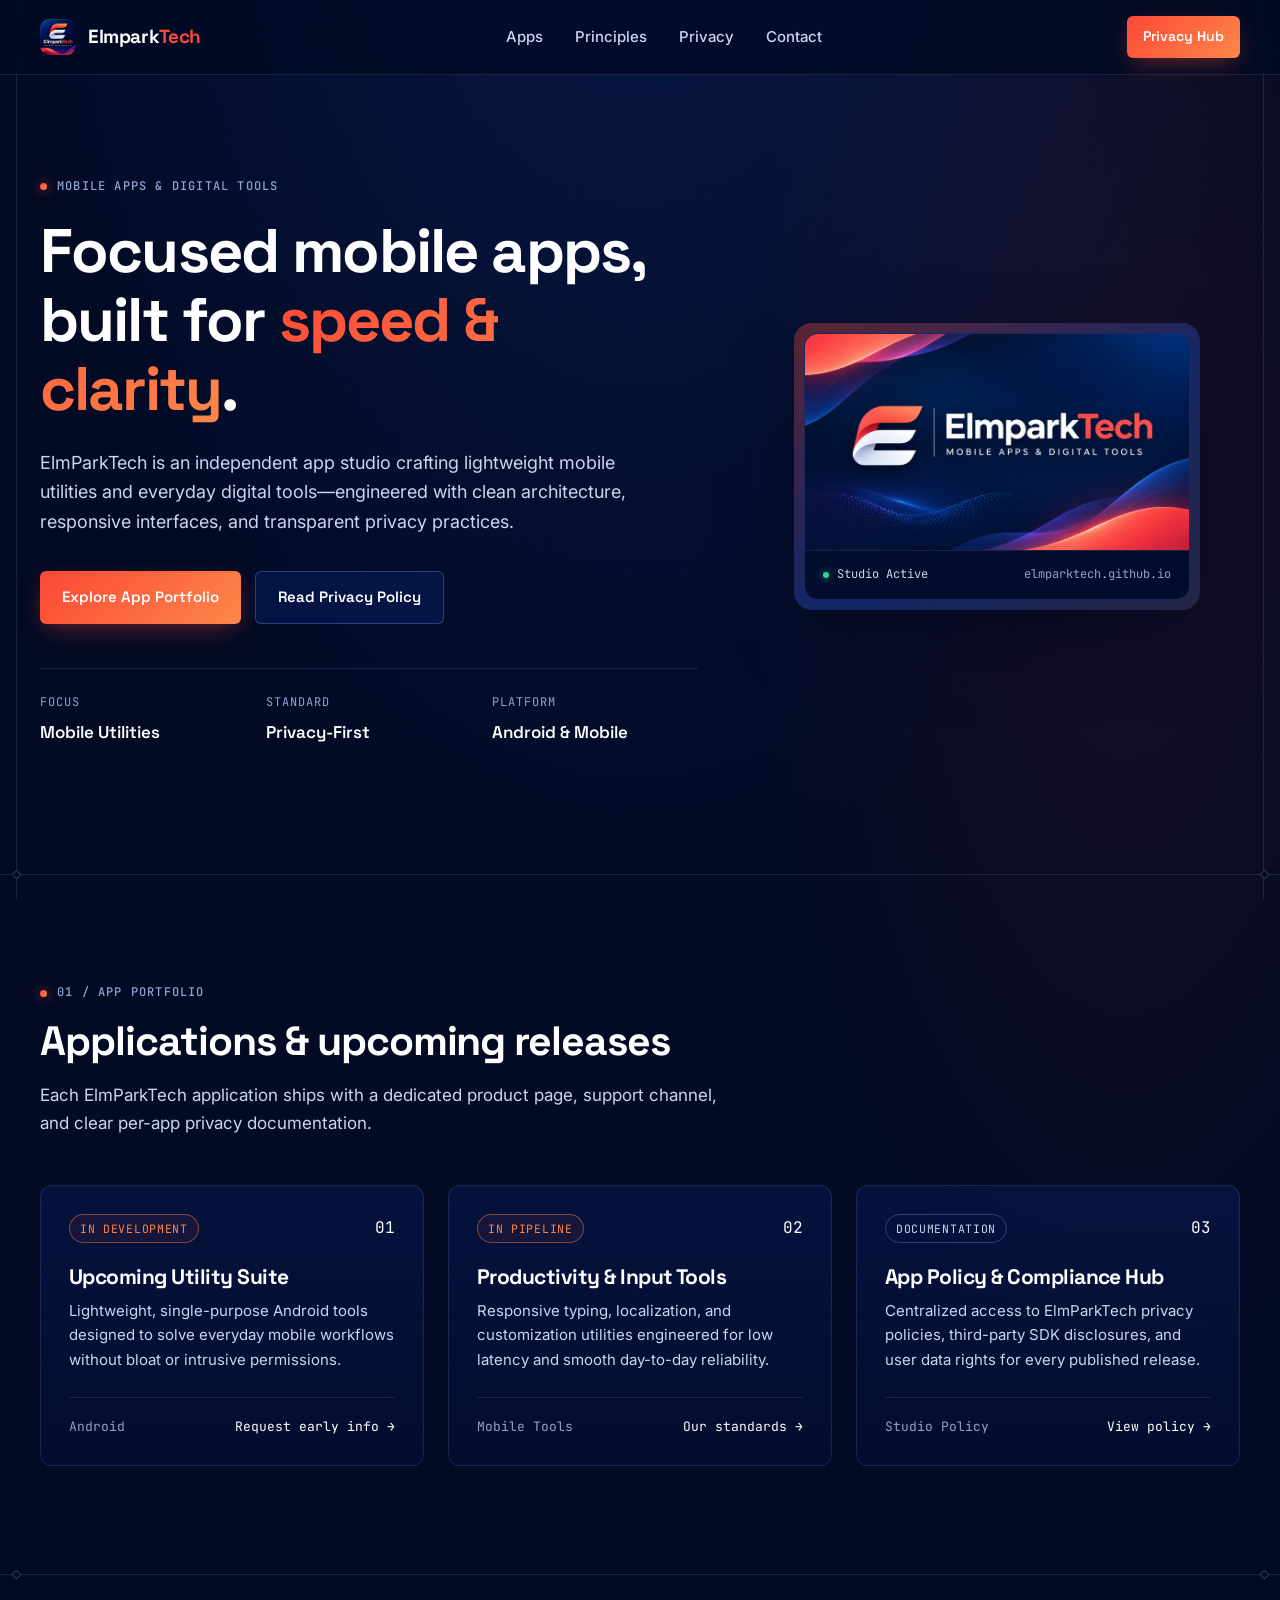
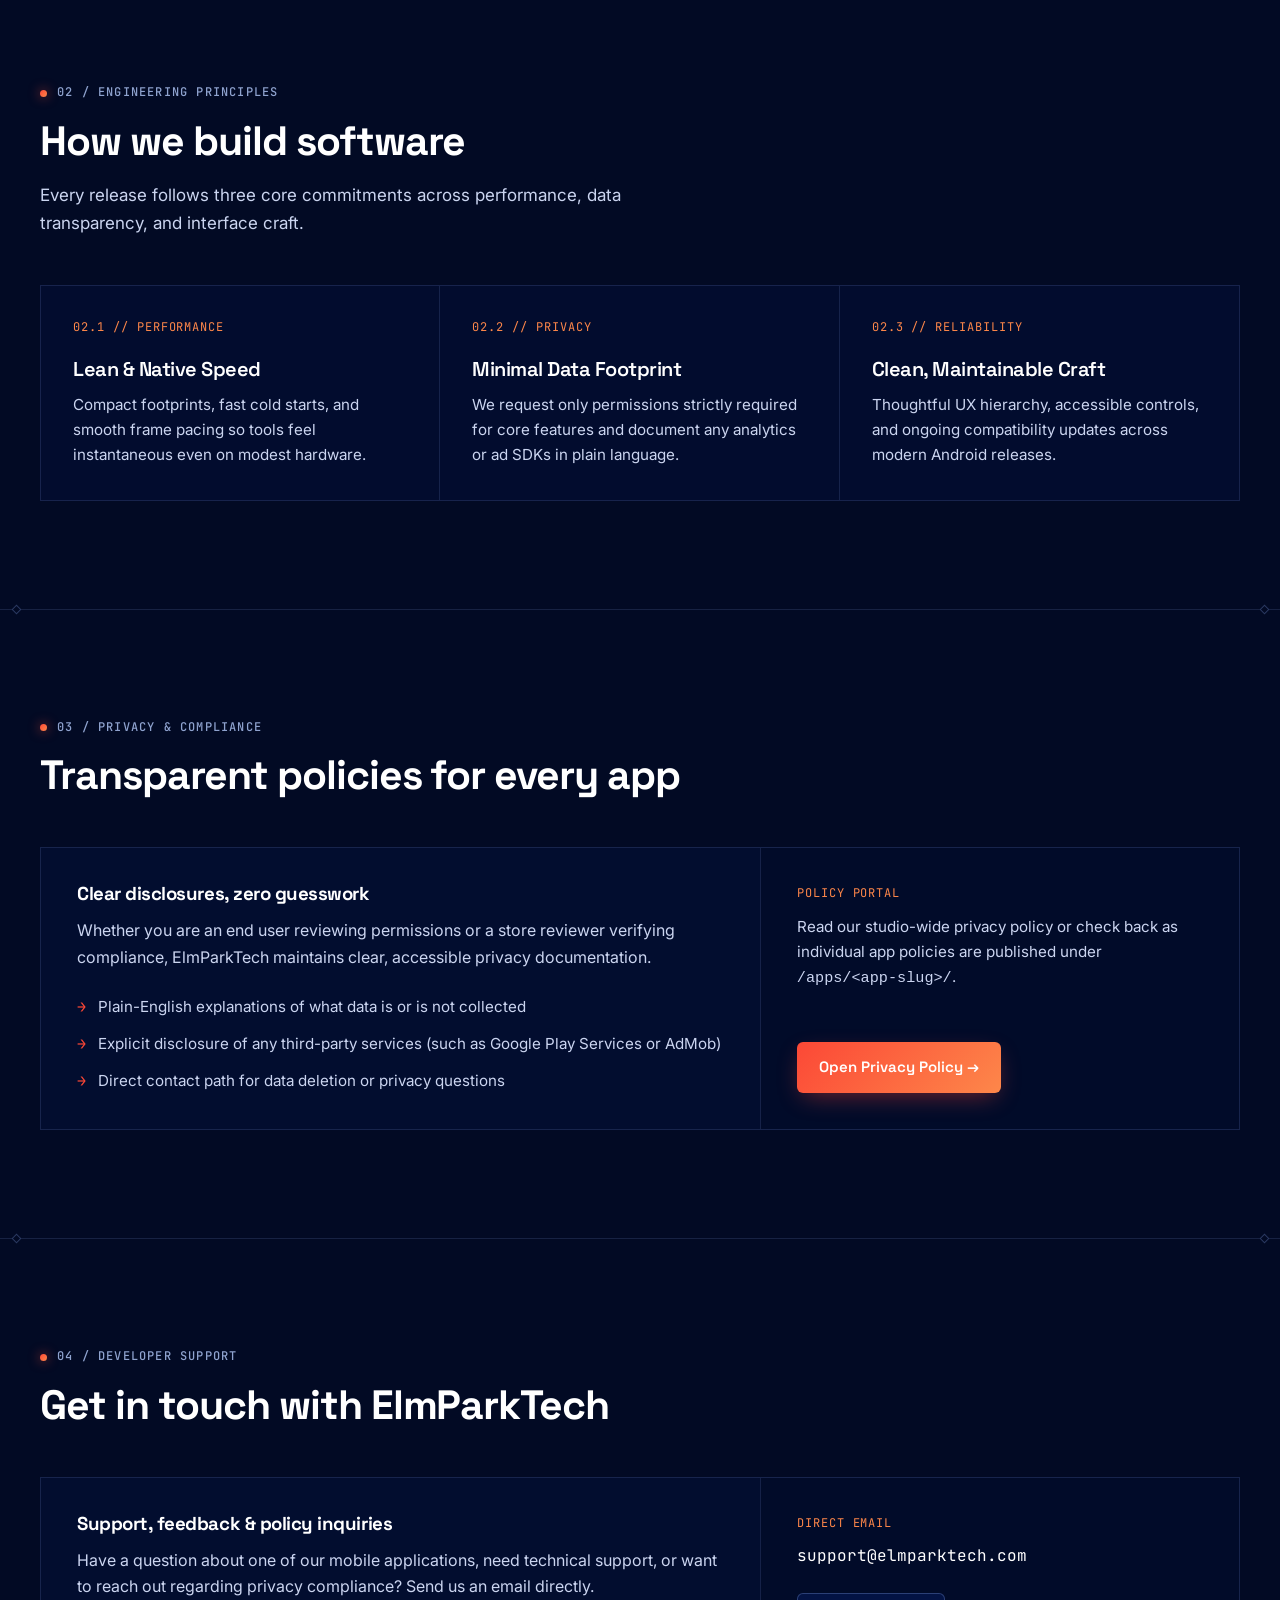
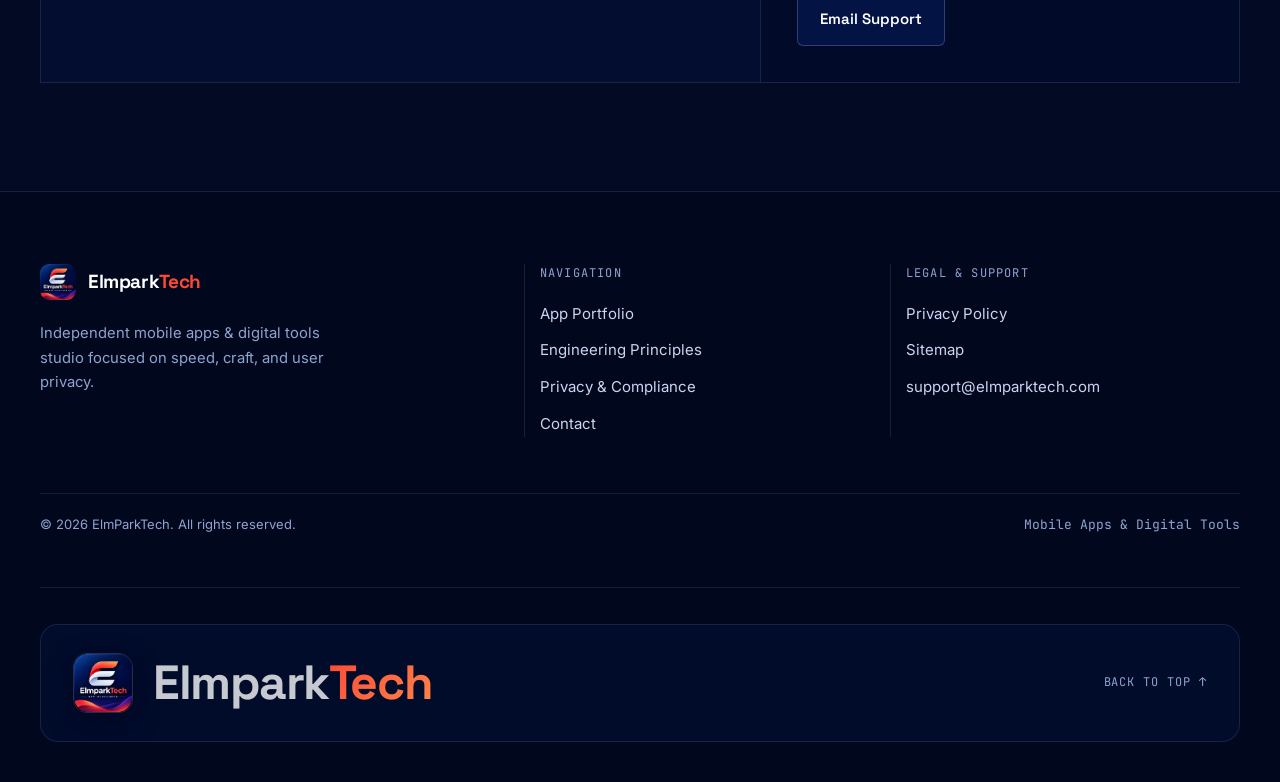
==== index.html @ 1c3f0efc "feat: build SEO-friendly homepage, privacy policy page, and design system" ====
<!DOCTYPE html>
<html lang="en">
<head>
  <meta charset="UTF-8" />
  <meta name="viewport" content="width=device-width, initial-scale=1.0" />
  <title>ElmParkTech — Mobile Apps &amp; Digital Tools Studio</title>
  <meta name="description" content="Official app showcase, developer support, and privacy policy hub for ElmParkTech. Crafting fast, privacy-respecting mobile applications and digital utilities." />
  <meta name="robots" content="index, follow" />
  <meta name="theme-color" content="#020a24" />
  <link rel="canonical" href="https://elmparktech.github.io/" />

  <!-- Open Graph -->
  <meta property="og:type" content="website" />
  <meta property="og:site_name" content="ElmParkTech" />
  <meta property="og:title" content="ElmParkTech — Mobile Apps &amp; Digital Tools Studio" />
  <meta property="og:description" content="Official app showcase, developer support, and privacy policy hub for ElmParkTech." />
  <meta property="og:url" content="https://elmparktech.github.io/" />
  <meta property="og:image" content="https://elmparktech.github.io/assets/img/elmpark-banner.png" />
  <meta property="og:image:alt" content="ElmParkTech — Mobile Apps & Digital Tools" />

  <!-- Twitter Card -->
  <meta name="twitter:card" content="summary_large_image" />
  <meta name="twitter:title" content="ElmParkTech — Mobile Apps &amp; Digital Tools Studio" />
  <meta name="twitter:description" content="Official app showcase, developer support, and privacy policy hub for ElmParkTech." />
  <meta name="twitter:image" content="https://elmparktech.github.io/assets/img/elmpark-banner.png" />

  <!-- Icons -->
  <link rel="icon" type="image/png" href="/favicon.png" />
  <link rel="apple-touch-icon" href="/apple-touch-icon.png" />

  <!-- Fonts -->
  <link rel="preconnect" href="https://fonts.googleapis.com" />
  <link rel="preconnect" href="https://fonts.gstatic.com" crossorigin />
  <link href="https://fonts.googleapis.com/css2?family=Inter:wght@400;500;600&family=JetBrains+Mono:wght@400;500;600&family=Space+Grotesk:wght@500;600;700&display=swap" rel="stylesheet" />

  <!-- Styles -->
  <link rel="stylesheet" href="/assets/css/styles.css" />

  <!-- Structured Data -->
  <script type="application/ld+json">
    {
      "@context": "https://schema.org",
      "@graph": [
        {
          "@type": "Organization",
          "name": "ElmParkTech",
          "url": "https://elmparktech.github.io/",
          "logo": "https://elmparktech.github.io/assets/img/elmpark-logo.png",
          "email": "support@elmparktech.com",
          "description": "Independent mobile application and digital tools studio focused on performance, usability, and transparent privacy."
        },
        {
          "@type": "WebSite",
          "name": "ElmParkTech",
          "url": "https://elmparktech.github.io/"
        }
      ]
    }
  </script>
</head>
<body>
  <a class="skip-link" href="#main-content">Skip to main content</a>

  <div class="page-shell">
    <!-- Full-height architectural guide rails -->
    <div class="site-guides" aria-hidden="true"></div>

    <!-- Header -->
    <header class="site-header">
      <div class="container header-inner">
        <a class="brand-link" href="/" aria-label="ElmParkTech Home">
          <img src="/assets/img/elmpark-logo.png" alt="ElmParkTech logo" width="36" height="36" />
          <span>Elmpark<span class="brand-tech">Tech</span></span>
        </a>

        <nav class="nav-links" aria-label="Primary Navigation">
          <a href="#apps">Apps</a>
          <a href="#principles">Principles</a>
          <a href="#privacy">Privacy</a>
          <a href="#contact">Contact</a>
        </nav>

        <div class="header-actions">
          <a class="btn btn-primary nav-cta" href="/privacy-policy/">Privacy Hub</a>
          <button
            class="mobile-menu-btn"
            type="button"
            aria-label="Toggle navigation menu"
            aria-expanded="false"
            aria-controls="mobile-nav"
            data-menu-toggle
          >
            <svg width="20" height="20" viewBox="0 0 24 24" fill="none" stroke="currentColor" stroke-width="2" stroke-linecap="round" aria-hidden="true">
              <line x1="4" y1="7" x2="20" y2="7"></line>
              <line x1="4" y1="12" x2="20" y2="12"></line>
              <line x1="4" y1="17" x2="20" y2="17"></line>
            </svg>
          </button>
        </div>
      </div>

      <nav id="mobile-nav" class="mobile-nav" aria-label="Mobile Navigation" data-mobile-nav>
        <ul>
          <li><a href="#apps">Apps</a></li>
          <li><a href="#principles">Principles</a></li>
          <li><a href="#privacy">Privacy</a></li>
          <li><a href="#contact">Contact</a></li>
          <li><a href="/privacy-policy/">Privacy Policy</a></li>
        </ul>
      </nav>
    </header>

    <!-- Main Content -->
    <main id="main-content">
      <!-- Hero -->
      <section class="hero" aria-labelledby="hero-title">
        <div class="container hero-grid">
          <div class="hero-content">
            <span class="eyebrow">
              <span class="eyebrow-dot" aria-hidden="true"></span>
              Mobile Apps &amp; Digital Tools
            </span>

            <h1 id="hero-title">
              Focused mobile apps, built for <span class="text-gradient">speed &amp; clarity</span>.
            </h1>

            <p class="hero-lead">
              ElmParkTech is an independent app studio crafting lightweight mobile utilities and everyday digital tools—engineered with clean architecture, responsive interfaces, and transparent privacy practices.
            </p>

            <div class="hero-actions">
              <a class="btn btn-primary" href="#apps">Explore App Portfolio</a>
              <a class="btn btn-secondary" href="/privacy-policy/">Read Privacy Policy</a>
            </div>

            <dl class="hero-meta">
              <div class="hero-meta-item">
                <dt>Focus</dt>
                <dd>Mobile Utilities</dd>
              </div>
              <div class="hero-meta-item">
                <dt>Standard</dt>
                <dd>Privacy-First</dd>
              </div>
              <div class="hero-meta-item">
                <dt>Platform</dt>
                <dd>Android &amp; Mobile</dd>
              </div>
            </dl>
          </div>

          <div class="hero-visual">
            <figure class="banner-frame">
              <div class="banner-frame-inner">
                <img
                  src="/assets/img/elmpark-banner.png"
                  alt="ElmParkTech — Mobile Apps and Digital Tools banner"
                  width="1200"
                  height="675"
                  fetchpriority="high"
                />
                <figcaption class="banner-caption">
                  <span class="banner-status">Studio Active</span>
                  <span>elmparktech.github.io</span>
                </figcaption>
              </div>
            </figure>
          </div>
        </div>
      </section>

      <!-- Section 01: App Portfolio -->
      <section id="apps" class="rail-section" aria-labelledby="apps-heading">
        <div class="container">
          <div class="section-header">
            <span class="eyebrow">
              <span class="eyebrow-dot" aria-hidden="true"></span>
              01 / App Portfolio
            </span>
            <h2 id="apps-heading">Applications &amp; upcoming releases</h2>
            <p>
              Each ElmParkTech application ships with a dedicated product page, support channel, and clear per-app privacy documentation.
            </p>
          </div>

          <div class="apps-grid">
            <article class="app-card">
              <div>
                <div class="app-card-top">
                  <span class="app-badge app-badge--soon">In Development</span>
                  <span class="footer-meta-mono" aria-hidden="true">01</span>
                </div>
                <h3>Upcoming Utility Suite</h3>
                <p>
                  Lightweight, single-purpose Android tools designed to solve everyday mobile workflows without bloat or intrusive permissions.
                </p>
              </div>
              <div class="app-card-footer">
                <span>Android</span>
                <a class="app-card-link" href="#contact">Request early info →</a>
              </div>
            </article>

            <article class="app-card">
              <div>
                <div class="app-card-top">
                  <span class="app-badge app-badge--soon">In Pipeline</span>
                  <span class="footer-meta-mono" aria-hidden="true">02</span>
                </div>
                <h3>Productivity &amp; Input Tools</h3>
                <p>
                  Responsive typing, localization, and customization utilities engineered for low latency and smooth day-to-day reliability.
                </p>
              </div>
              <div class="app-card-footer">
                <span>Mobile Tools</span>
                <a class="app-card-link" href="#principles">Our standards →</a>
              </div>
            </article>

            <article class="app-card">
              <div>
                <div class="app-card-top">
                  <span class="app-badge">Documentation</span>
                  <span class="footer-meta-mono" aria-hidden="true">03</span>
                </div>
                <h3>App Policy &amp; Compliance Hub</h3>
                <p>
                  Centralized access to ElmParkTech privacy policies, third-party SDK disclosures, and user data rights for every published release.
                </p>
              </div>
              <div class="app-card-footer">
                <span>Studio Policy</span>
                <a class="app-card-link" href="/privacy-policy/">View policy →</a>
              </div>
            </article>
          </div>
        </div>
      </section>

      <!-- Section 02: Engineering Principles -->
      <section id="principles" class="rail-section" aria-labelledby="principles-heading">
        <div class="container">
          <div class="section-header">
            <span class="eyebrow">
              <span class="eyebrow-dot" aria-hidden="true"></span>
              02 / Engineering Principles
            </span>
            <h2 id="principles-heading">How we build software</h2>
            <p>
              Every release follows three core commitments across performance, data transparency, and interface craft.
            </p>
          </div>

          <div class="arch-grid arch-grid-3">
            <article class="arch-cell">
              <span class="cell-index">02.1 // PERFORMANCE</span>
              <h3>Lean &amp; Native Speed</h3>
              <p>
                Compact footprints, fast cold starts, and smooth frame pacing so tools feel instantaneous even on modest hardware.
              </p>
            </article>

            <article class="arch-cell">
              <span class="cell-index">02.2 // PRIVACY</span>
              <h3>Minimal Data Footprint</h3>
              <p>
                We request only permissions strictly required for core features and document any analytics or ad SDKs in plain language.
              </p>
            </article>

            <article class="arch-cell">
              <span class="cell-index">02.3 // RELIABILITY</span>
              <h3>Clean, Maintainable Craft</h3>
              <p>
                Thoughtful UX hierarchy, accessible controls, and ongoing compatibility updates across modern Android releases.
              </p>
            </article>
          </div>
        </div>
      </section>

      <!-- Section 03: Privacy & Compliance -->
      <section id="privacy" class="rail-section" aria-labelledby="privacy-heading">
        <div class="container">
          <div class="section-header">
            <span class="eyebrow">
              <span class="eyebrow-dot" aria-hidden="true"></span>
              03 / Privacy &amp; Compliance
            </span>
            <h2 id="privacy-heading">Transparent policies for every app</h2>
          </div>

          <div class="split-panel">
            <div class="split-panel-main">
              <h3>Clear disclosures, zero guesswork</h3>
              <p style="color: var(--text-secondary); margin-top: 12px;">
                Whether you are an end user reviewing permissions or a store reviewer verifying compliance, ElmParkTech maintains clear, accessible privacy documentation.
              </p>
              <ul class="check-list">
                <li>Plain-English explanations of what data is or is not collected</li>
                <li>Explicit disclosure of any third-party services (such as Google Play Services or AdMob)</li>
                <li>Direct contact path for data deletion or privacy questions</li>
              </ul>
            </div>

            <div class="split-panel-aside">
              <div>
                <span class="cell-index" style="margin-bottom: 10px;">POLICY PORTAL</span>
                <p style="margin: 0; color: var(--text-secondary); font-size: 0.95rem;">
                  Read our studio-wide privacy policy or check back as individual app policies are published under <code>/apps/&lt;app-slug&gt;/</code>.
                </p>
              </div>
              <div>
                <a class="btn btn-primary" href="/privacy-policy/">Open Privacy Policy →</a>
              </div>
            </div>
          </div>
        </div>
      </section>

      <!-- Section 04: Contact & Support -->
      <section id="contact" class="rail-section" aria-labelledby="contact-heading">
        <div class="container">
          <div class="section-header">
            <span class="eyebrow">
              <span class="eyebrow-dot" aria-hidden="true"></span>
              04 / Developer Support
            </span>
            <h2 id="contact-heading">Get in touch with ElmParkTech</h2>
          </div>

          <div class="split-panel">
            <div class="split-panel-main">
              <h3>Support, feedback &amp; policy inquiries</h3>
              <p style="color: var(--text-secondary); margin-top: 12px;">
                Have a question about one of our mobile applications, need technical support, or want to reach out regarding privacy compliance? Send us an email directly.
              </p>
            </div>
            <div class="split-panel-aside">
              <div>
                <span class="cell-index" style="margin-bottom: 8px;">DIRECT EMAIL</span>
                <a href="mailto:support@elmparktech.com" style="font-family: var(--font-mono); font-size: 1rem; color: var(--text-primary); word-break: break-all;">
                  support@elmparktech.com
                </a>
              </div>
              <div>
                <a class="btn btn-secondary" href="mailto:support@elmparktech.com">Email Support</a>
              </div>
            </div>
          </div>
        </div>
      </section>
    </main>

    <!-- Footer -->
    <footer class="site-footer">
      <div class="container">
        <div class="footer-top">
          <div class="footer-col">
            <a class="brand-link" href="/" aria-label="ElmParkTech Home">
              <img src="/assets/img/elmpark-logo.png" alt="ElmParkTech logo" width="36" height="36" />
              <span>Elmpark<span class="brand-tech">Tech</span></span>
            </a>
            <p style="color: var(--text-muted); font-size: 0.925rem; margin: 14px 0 0; max-width: 34ch;">
              Independent mobile apps &amp; digital tools studio focused on speed, craft, and user privacy.
            </p>
          </div>

          <div class="footer-col footer-col--ruled">
            <p class="footer-heading">Navigation</p>
            <ul class="footer-nav">
              <li><a href="#apps">App Portfolio</a></li>
              <li><a href="#principles">Engineering Principles</a></li>
              <li><a href="#privacy">Privacy &amp; Compliance</a></li>
              <li><a href="#contact">Contact</a></li>
            </ul>
          </div>

          <div class="footer-col footer-col--ruled">
            <p class="footer-heading">Legal &amp; Support</p>
            <ul class="footer-nav">
              <li><a href="/privacy-policy/">Privacy Policy</a></li>
              <li><a href="/sitemap.xml">Sitemap</a></li>
              <li><a href="mailto:support@elmparktech.com">support@elmparktech.com</a></li>
            </ul>
          </div>
        </div>

        <div class="footer-meta-row">
          <p style="margin: 0;">&copy; <span id="current-year">2026</span> ElmParkTech. All rights reserved.</p>
          <p class="footer-meta-mono" style="margin: 0;">Mobile Apps &amp; Digital Tools</p>
        </div>

        <!-- Bottom-Most Signature Logo with Interactive Hover Effect -->
        <div class="footer-showcase-wrap">
          <a
            href="#top"
            class="footer-logo-stage"
            data-logo-stage
            aria-label="ElmParkTech — Back to top"
            onclick="window.scrollTo({ top: 0, behavior: 'smooth' }); return false;"
          >
            <div class="footer-logo-lockup">
              <img
                class="footer-logo-mark"
                src="/assets/img/elmpark-logo.png"
                alt="ElmParkTech emblem"
                width="60"
                height="60"
                loading="lazy"
              />
              <div class="footer-wordmark" aria-hidden="true">Elmpark<span>Tech</span></div>
            </div>
            <span class="footer-logo-tag">Back to top &uarr;</span>
          </a>
        </div>
      </div>
    </footer>
  </div>

  <script src="/assets/js/main.js" defer></script>
</body>
</html>
---- assets/css/styles.css ----
/* ==========================================================================
   ElmParkTech Design System
   Color palette derived from elmpark-logo.png & elmpark-banner.png
   ========================================================================== */

:root {
  /* Core Surfaces */
  --bg-canvas: #020a24;
  --bg-surface: #041342;
  --bg-elevated: #071d5c;
  --bg-elevated-hover: #0a2573;

  /* Brand Accents */
  --accent-coral: #fc4836;
  --accent-orange: #fd874a;
  --accent-blue: #1e56d9;
  --accent-violet: #5035e8;
  --accent-gradient: linear-gradient(135deg, #fc4836 0%, #fd874a 100%);

  /* Text */
  --text-primary: #ffffff;
  --text-secondary: #cbd5f0;
  --text-muted: #8fa3cf;

  /* Architectural Lines */
  --line-subtle: rgba(148, 179, 255, 0.14);
  --line-strong: rgba(148, 179, 255, 0.28);
  --line-accent: rgba(252, 72, 54, 0.45);

  /* Layout */
  --container-max: 1264px;
  --gutter: 32px;

  /* Typography */
  --font-display: 'Space Grotesk', -apple-system, BlinkMacSystemFont, sans-serif;
  --font-sans: 'Inter', -apple-system, BlinkMacSystemFont, sans-serif;
  --font-mono: 'JetBrains Mono', ui-monospace, SFMono-Regular, monospace;

  /* Radii & Transitions */
  --radius-sm: 6px;
  --radius-md: 12px;
  --radius-lg: 18px;
  --ease-out: cubic-bezier(0.22, 1, 0.36, 1);
}

*,
*::before,
*::after {
  box-sizing: border-box;
}

html {
  scroll-behavior: smooth;
  background-color: var(--bg-canvas);
  color: var(--text-primary);
  font-family: var(--font-sans);
  -webkit-font-smoothing: antialiased;
  -moz-osx-font-smoothing: grayscale;
}

body {
  margin: 0;
  min-height: 100vh;
  background-color: var(--bg-canvas);
  background-image:
    radial-gradient(ellipse 80% 50% at 50% -10%, rgba(30, 86, 217, 0.22), transparent 65%),
    radial-gradient(ellipse 50% 40% at 88% 12%, rgba(252, 72, 54, 0.08), transparent 60%);
  color: var(--text-primary);
  line-height: 1.65;
  overflow-x: hidden;
  position: relative;
}

img {
  display: block;
  max-width: 100%;
  height: auto;
}

a {
  color: inherit;
  text-decoration: none;
}

button {
  font: inherit;
  color: inherit;
  background: none;
  border: none;
  cursor: pointer;
}

/* Skip Link for Accessibility */
.skip-link {
  position: absolute;
  top: -48px;
  left: 16px;
  z-index: 100;
  padding: 10px 16px;
  border-radius: var(--radius-sm);
  background: var(--accent-coral);
  color: #ffffff;
  font-weight: 600;
  font-size: 0.875rem;
  transition: top 0.2s ease;
}

.skip-link:focus {
  top: 16px;
}

/* ==========================================================================
   Architectural Guide Rails & Section Lines
   ========================================================================== */

.page-shell {
  position: relative;
  min-height: 100vh;
}

.site-guides {
  position: fixed;
  inset: 0;
  pointer-events: none;
  z-index: 1;
  background:
    linear-gradient(var(--line-subtle), var(--line-subtle)) calc(50% - 632px) 0 / 1px 100% no-repeat,
    linear-gradient(var(--line-subtle), var(--line-subtle)) calc(50% + 632px) 0 / 1px 100% no-repeat;
}

@media (max-width: 1311px) {
  .site-guides {
    background:
      linear-gradient(var(--line-subtle), var(--line-subtle)) 16px 0 / 1px 100% no-repeat,
      linear-gradient(var(--line-subtle), var(--line-subtle)) calc(100% - 16px) 0 / 1px 100% no-repeat;
  }
}

.container {
  width: 100%;
  max-width: var(--container-max);
  margin-inline: auto;
  padding-inline: var(--gutter);
  position: relative;
  z-index: 2;
}

@media (max-width: 767px) {
  :root {
    --gutter: 24px;
  }
}

/* Full-rail horizontal section divider */
.rail-section {
  position: relative;
  border-top: 1px solid var(--line-subtle);
  padding-block: 80px;
}

@media (min-width: 768px) {
  .rail-section {
    padding-block: 108px;
  }
}

/* Subtle intersection ticks on the guide rails */
.rail-section::before,
.rail-section::after {
  content: "";
  position: absolute;
  top: -4px;
  width: 7px;
  height: 7px;
  border: 1px solid var(--line-strong);
  background: var(--bg-canvas);
  transform: rotate(45deg);
  z-index: 3;
  pointer-events: none;
}

.rail-section::before {
  left: calc(50% - 635.5px);
}

.rail-section::after {
  left: calc(50% + 628.5px);
}

@media (max-width: 1311px) {
  .rail-section::before {
    left: 12.5px;
  }
  .rail-section::after {
    left: calc(100% - 19.5px);
  }
}

/* ==========================================================================
   Typography Helpers
   ========================================================================== */

h1, h2, h3, h4 {
  font-family: var(--font-display);
  letter-spacing: -0.025em;
  line-height: 1.12;
  margin: 0;
  color: var(--text-primary);
}

.eyebrow {
  display: inline-flex;
  align-items: center;
  gap: 10px;
  font-family: var(--font-mono);
  font-size: 0.75rem;
  font-weight: 500;
  letter-spacing: 0.1em;
  text-transform: uppercase;
  color: var(--text-muted);
}

.eyebrow-dot {
  width: 7px;
  height: 7px;
  border-radius: 999px;
  background: var(--accent-gradient);
  box-shadow: 0 0 12px rgba(252, 72, 54, 0.75);
}

.section-header {
  display: flex;
  flex-direction: column;
  gap: 16px;
  margin-bottom: 48px;
  max-width: 680px;
}

.section-header h2 {
  font-size: clamp(1.875rem, 3.2vw, 2.75rem);
  font-weight: 700;
}

.section-header p {
  margin: 0;
  color: var(--text-secondary);
  font-size: 1.0625rem;
}

.text-gradient {
  background: var(--accent-gradient);
  -webkit-background-clip: text;
  background-clip: text;
  color: transparent;
}

/* ==========================================================================
   Buttons
   ========================================================================== */

.btn {
  display: inline-flex;
  align-items: center;
  justify-content: center;
  gap: 10px;
  padding: 13px 22px;
  border-radius: var(--radius-sm);
  font-family: var(--font-display);
  font-weight: 600;
  font-size: 0.9375rem;
  transition: transform 0.25s var(--ease-out), box-shadow 0.25s var(--ease-out), border-color 0.25s ease, background-color 0.25s ease;
}

.btn-primary {
  background: var(--accent-gradient);
  color: #ffffff;
  box-shadow: 0 8px 24px -6px rgba(252, 72, 54, 0.45);
}

.btn-primary:hover {
  transform: translateY(-2px);
  box-shadow: 0 14px 30px -6px rgba(252, 72, 54, 0.6);
}

.btn-secondary {
  background: rgba(7, 29, 92, 0.55);
  border: 1px solid var(--line-strong);
  color: var(--text-primary);
}

.btn-secondary:hover {
  border-color: var(--accent-orange);
  background: rgba(10, 37, 115, 0.8);
  transform: translateY(-2px);
}

/* ==========================================================================
   Header & Navigation
   ========================================================================== */

.site-header {
  position: sticky;
  top: 0;
  z-index: 40;
  background: rgba(2, 10, 36, 0.82);
  backdrop-filter: blur(14px);
  -webkit-backdrop-filter: blur(14px);
  border-bottom: 1px solid var(--line-subtle);
}

.header-inner {
  display: flex;
  align-items: center;
  justify-content: space-between;
  height: 74px;
  gap: 24px;
}

.brand-link {
  display: inline-flex;
  align-items: center;
  gap: 12px;
  font-family: var(--font-display);
  font-weight: 700;
  font-size: 1.1875rem;
  letter-spacing: -0.02em;
}

.brand-link img {
  width: 36px;
  height: 36px;
  border-radius: 9px;
  object-fit: cover;
}

.brand-tech {
  color: var(--accent-coral);
}

.nav-links {
  display: none;
  align-items: center;
  gap: 32px;
}

@media (min-width: 768px) {
  .nav-links {
    display: flex;
  }
}

.nav-links a {
  font-size: 0.9375rem;
  font-weight: 500;
  color: var(--text-secondary);
  position: relative;
  padding-block: 6px;
  transition: color 0.2s ease;
}

.nav-links a::after {
  content: "";
  position: absolute;
  left: 0;
  right: 0;
  bottom: 0;
  height: 1px;
  background: var(--accent-gradient);
  transform: scaleX(0);
  transform-origin: left;
  transition: transform 0.25s var(--ease-out);
}

.nav-links a:hover,
.nav-links a:focus-visible {
  color: var(--text-primary);
}

.nav-links a:hover::after,
.nav-links a:focus-visible::after {
  transform: scaleX(1);
}

.header-actions {
  display: flex;
  align-items: center;
  gap: 12px;
}

.nav-cta {
  display: none;
  padding: 9px 16px;
  font-size: 0.875rem;
}

@media (min-width: 768px) {
  .nav-cta {
    display: inline-flex;
  }
}

.mobile-menu-btn {
  display: inline-flex;
  align-items: center;
  justify-content: center;
  width: 40px;
  height: 40px;
  border-radius: var(--radius-sm);
  border: 1px solid var(--line-subtle);
  color: var(--text-primary);
}

@media (min-width: 768px) {
  .mobile-menu-btn {
    display: none;
  }
}

.mobile-nav {
  display: none;
  border-top: 1px solid var(--line-subtle);
  background: var(--bg-canvas);
  padding: 20px var(--gutter) 28px;
}

.mobile-nav.is-open {
  display: block;
}

.mobile-nav ul {
  list-style: none;
  margin: 0;
  padding: 0;
  display: grid;
  gap: 14px;
}

.mobile-nav a {
  display: block;
  padding: 8px 0;
  font-size: 1.0625rem;
  font-weight: 500;
  color: var(--text-secondary);
}

/* ==========================================================================
   Hero Section
   ========================================================================== */

.hero {
  position: relative;
  padding-block: 68px 88px;
}

@media (min-width: 960px) {
  .hero {
    padding-block: 96px 112px;
  }
}

.hero-grid {
  display: grid;
  gap: 48px;
  align-items: center;
}

@media (min-width: 960px) {
  .hero-grid {
    grid-template-columns: 1.15fr 0.85fr;
    gap: 56px;
  }
}

.hero-content h1 {
  margin-top: 20px;
  font-size: clamp(2.35rem, 4.8vw, 4rem);
  font-weight: 700;
  letter-spacing: -0.03em;
}

.hero-lead {
  margin: 24px 0 34px;
  font-size: 1.125rem;
  color: var(--text-secondary);
  max-width: 56ch;
}

.hero-actions {
  display: flex;
  flex-wrap: wrap;
  gap: 14px;
}

.hero-meta {
  margin-top: 44px;
  padding-top: 24px;
  border-top: 1px solid var(--line-subtle);
  display: grid;
  grid-template-columns: repeat(3, minmax(0, 1fr));
  gap: 20px;
}

.hero-meta-item dt {
  font-family: var(--font-mono);
  font-size: 0.75rem;
  text-transform: uppercase;
  letter-spacing: 0.08em;
  color: var(--text-muted);
}

.hero-meta-item dd {
  margin: 6px 0 0;
  font-family: var(--font-display);
  font-size: 1.0625rem;
  font-weight: 600;
  color: var(--text-primary);
}

.hero-visual {
  position: relative;
}

.banner-frame {
  position: relative;
  border-radius: var(--radius-lg);
  padding: 10px;
  background: linear-gradient(145deg, rgba(252, 72, 54, 0.35), rgba(30, 86, 217, 0.35) 55%, rgba(148, 179, 255, 0.14));
  box-shadow: 0 30px 70px -20px rgba(1, 7, 30, 0.85);
}

.banner-frame-inner {
  border-radius: calc(var(--radius-lg) - 4px);
  overflow: hidden;
  background: var(--bg-surface);
  border: 1px solid var(--line-subtle);
}

.banner-frame-inner img {
  width: 100%;
  aspect-ratio: 16 / 9;
  object-fit: cover;
}

.banner-caption {
  display: flex;
  align-items: center;
  justify-content: space-between;
  gap: 12px;
  padding: 14px 18px;
  border-top: 1px solid var(--line-subtle);
  background: rgba(2, 10, 36, 0.72);
  font-family: var(--font-mono);
  font-size: 0.75rem;
  color: var(--text-muted);
}

.banner-status {
  display: inline-flex;
  align-items: center;
  gap: 8px;
  color: var(--text-secondary);
}

.banner-status::before {
  content: "";
  width: 6px;
  height: 6px;
  border-radius: 50%;
  background: #34d399;
  box-shadow: 0 0 8px rgba(52, 211, 153, 0.8);
}

/* ==========================================================================
   Architectural Grid Cells (Apps & Principles)
   ========================================================================== */

.arch-grid {
  display: grid;
  border: 1px solid var(--line-subtle);
  background: rgba(4, 19, 66, 0.35);
}

.arch-grid-3 {
  grid-template-columns: 1fr;
}

@media (min-width: 768px) {
  .arch-grid-3 {
    grid-template-columns: repeat(3, minmax(0, 1fr));
  }
}

.arch-cell {
  padding: 32px;
  position: relative;
  border-bottom: 1px solid var(--line-subtle);
  transition: background-color 0.25s ease;
}

.arch-cell:last-child {
  border-bottom: none;
}

@media (min-width: 768px) {
  .arch-grid-3 .arch-cell {
    border-bottom: none;
    border-right: 1px solid var(--line-subtle);
  }
  .arch-grid-3 .arch-cell:last-child {
    border-right: none;
  }
}

.arch-cell:hover {
  background: rgba(7, 29, 92, 0.52);
}

.cell-index {
  font-family: var(--font-mono);
  font-size: 0.75rem;
  color: var(--accent-orange);
  letter-spacing: 0.08em;
  margin-bottom: 20px;
  display: block;
}

.arch-cell h3 {
  font-size: 1.25rem;
  font-weight: 600;
  margin-bottom: 12px;
}

.arch-cell p {
  margin: 0;
  color: var(--text-secondary);
  font-size: 0.95rem;
}

/* ==========================================================================
   Apps Portfolio Showcase
   ========================================================================== */

.apps-grid {
  display: grid;
  grid-template-columns: 1fr;
  gap: 24px;
}

@media (min-width: 768px) {
  .apps-grid {
    grid-template-columns: repeat(2, minmax(0, 1fr));
  }
}

@media (min-width: 1080px) {
  .apps-grid {
    grid-template-columns: repeat(3, minmax(0, 1fr));
  }
}

.app-card {
  display: flex;
  flex-direction: column;
  justify-content: space-between;
  padding: 28px;
  border: 1px solid var(--line-subtle);
  border-radius: var(--radius-md);
  background: linear-gradient(180deg, rgba(7, 29, 92, 0.45) 0%, rgba(4, 19, 66, 0.35) 100%);
  transition: transform 0.3s var(--ease-out), border-color 0.3s ease, background-color 0.3s ease;
}

.app-card:hover {
  transform: translateY(-4px);
  border-color: var(--line-accent);
  background: linear-gradient(180deg, rgba(10, 37, 115, 0.6) 0%, rgba(4, 19, 66, 0.55) 100%);
}

.app-card-top {
  display: flex;
  align-items: center;
  justify-content: space-between;
  gap: 12px;
  margin-bottom: 22px;
}

.app-badge {
  display: inline-flex;
  align-items: center;
  padding: 4px 10px;
  border-radius: 999px;
  border: 1px solid var(--line-strong);
  font-family: var(--font-mono);
  font-size: 0.72rem;
  color: var(--text-secondary);
  text-transform: uppercase;
  letter-spacing: 0.06em;
}

.app-badge--soon {
  border-color: rgba(253, 135, 74, 0.45);
  color: var(--accent-orange);
  background: rgba(252, 72, 54, 0.08);
}

.app-card h3 {
  font-size: 1.3125rem;
  margin-bottom: 10px;
}

.app-card p {
  margin: 0 0 24px;
  color: var(--text-secondary);
  font-size: 0.9375rem;
}

.app-card-footer {
  display: flex;
  align-items: center;
  justify-content: space-between;
  padding-top: 18px;
  border-top: 1px solid var(--line-subtle);
  font-family: var(--font-mono);
  font-size: 0.8125rem;
  color: var(--text-muted);
}

.app-card-link {
  color: var(--text-primary);
  display: inline-flex;
  align-items: center;
  gap: 6px;
  transition: color 0.2s ease;
}

.app-card:hover .app-card-link {
  color: var(--accent-orange);
}

/* ==========================================================================
   Privacy & Contact Split Panels
   ========================================================================== */

.split-panel {
  display: grid;
  border: 1px solid var(--line-subtle);
  background: rgba(4, 19, 66, 0.4);
}

@media (min-width: 860px) {
  .split-panel {
    grid-template-columns: 1.2fr 0.8fr;
  }
}

.split-panel-main {
  padding: 36px;
}

.split-panel-aside {
  padding: 36px;
  border-top: 1px solid var(--line-subtle);
  display: flex;
  flex-direction: column;
  justify-content: space-between;
  gap: 24px;
  background: rgba(2, 10, 36, 0.45);
}

@media (min-width: 860px) {
  .split-panel-aside {
    border-top: none;
    border-left: 1px solid var(--line-subtle);
  }
}

.check-list {
  list-style: none;
  padding: 0;
  margin: 24px 0 0;
  display: grid;
  gap: 12px;
}

.check-list li {
  display: flex;
  align-items: flex-start;
  gap: 12px;
  color: var(--text-secondary);
  font-size: 0.95rem;
}

.check-list li::before {
  content: "→";
  color: var(--accent-coral);
  font-family: var(--font-mono);
  font-weight: 700;
}

/* ==========================================================================
   Footer & Bottom-Most Logo Hover Effect
   ========================================================================== */

.site-footer {
  position: relative;
  border-top: 1px solid var(--line-subtle);
  background: rgba(2, 8, 30, 0.92);
  padding-top: 72px;
  padding-bottom: 40px;
}

.footer-top {
  display: grid;
  grid-template-columns: 1fr;
  gap: 40px;
  padding-bottom: 56px;
}

@media (min-width: 768px) {
  .footer-top {
    grid-template-columns: 1.4fr 1fr 1fr;
    gap: 32px;
  }
}

.footer-col {
  position: relative;
}

@media (min-width: 768px) {
  .footer-col--ruled::before {
    content: "";
    position: absolute;
    top: 0;
    bottom: 0;
    left: -16px;
    width: 1px;
    background: var(--line-subtle);
  }
}

.footer-heading {
  font-family: var(--font-mono);
  font-size: 0.75rem;
  text-transform: uppercase;
  letter-spacing: 0.1em;
  color: var(--text-muted);
  margin: 0 0 16px;
}

.footer-nav {
  list-style: none;
  margin: 0;
  padding: 0;
  display: grid;
  gap: 10px;
}

.footer-nav a {
  color: var(--text-secondary);
  font-size: 0.9375rem;
  transition: color 0.2s ease, transform 0.2s ease;
  display: inline-block;
}

.footer-nav a:hover {
  color: var(--text-primary);
  transform: translateX(3px);
}

.footer-meta-row {
  display: flex;
  flex-wrap: wrap;
  align-items: center;
  justify-content: space-between;
  gap: 16px;
  padding-block: 20px;
  border-top: 1px solid var(--line-subtle);
  font-size: 0.8125rem;
  color: var(--text-muted);
}

.footer-meta-mono {
  font-family: var(--font-mono);
}

/* Signature Bottom-Most Interactive Logo */
.footer-showcase-wrap {
  margin-top: 32px;
  padding-top: 36px;
  border-top: 1px solid var(--line-subtle);
}

.footer-logo-stage {
  --mx: 50%;
  --my: 50%;
  position: relative;
  display: flex;
  align-items: center;
  justify-content: space-between;
  gap: 24px;
  padding: 28px 32px;
  border-radius: var(--radius-lg);
  border: 1px solid var(--line-subtle);
  background: rgba(4, 19, 66, 0.35);
  overflow: hidden;
  transition: border-color 0.4s var(--ease-out), transform 0.4s var(--ease-out), background-color 0.4s ease;
}

.footer-logo-stage::before {
  content: "";
  position: absolute;
  inset: 0;
  background: radial-gradient(
    420px circle at var(--mx) var(--my),
    rgba(252, 72, 54, 0.22),
    rgba(253, 135, 74, 0.1) 35%,
    rgba(30, 86, 217, 0.12) 60%,
    transparent 80%
  );
  opacity: 0;
  transition: opacity 0.4s ease;
  pointer-events: none;
}

.footer-logo-stage::after {
  content: "";
  position: absolute;
  inset: 0;
  background: linear-gradient(
    110deg,
    transparent 20%,
    rgba(255, 255, 255, 0.08) 48%,
    rgba(253, 135, 74, 0.14) 52%,
    transparent 80%
  );
  transform: translateX(-120%);
  transition: transform 0.85s var(--ease-out);
  pointer-events: none;
}

.footer-logo-stage:hover,
.footer-logo-stage:focus-visible {
  border-color: rgba(252, 72, 54, 0.55);
  background: rgba(7, 29, 92, 0.55);
  transform: translateY(-3px);
}

.footer-logo-stage:hover::before,
.footer-logo-stage:focus-visible::before {
  opacity: 1;
}

.footer-logo-stage:hover::after,
.footer-logo-stage:focus-visible::after {
  transform: translateX(120%);
}

.footer-logo-lockup {
  position: relative;
  z-index: 1;
  display: flex;
  align-items: center;
  gap: 20px;
}

.footer-logo-mark {
  width: 60px;
  height: 60px;
  border-radius: 14px;
  border: 1px solid rgba(255, 255, 255, 0.14);
  box-shadow: 0 8px 24px rgba(1, 7, 30, 0.6);
  transition: transform 0.45s var(--ease-out), box-shadow 0.45s var(--ease-out), filter 0.45s ease;
}

.footer-logo-stage:hover .footer-logo-mark,
.footer-logo-stage:focus-visible .footer-logo-mark {
  transform: scale(1.08) rotate(-3deg);
  box-shadow: 0 12px 32px rgba(252, 72, 54, 0.45);
  filter: brightness(1.08) saturate(1.12);
}

.footer-wordmark {
  font-family: var(--font-display);
  font-size: clamp(1.75rem, 4vw, 3rem);
  font-weight: 700;
  letter-spacing: -0.03em;
  line-height: 1;
  color: rgba(255, 255, 255, 0.78);
  transition: color 0.35s ease, letter-spacing 0.45s var(--ease-out), text-shadow 0.45s ease;
}

.footer-wordmark span {
  background: linear-gradient(135deg, #fc4836 0%, #fd874a 100%);
  -webkit-background-clip: text;
  background-clip: text;
  color: transparent;
}

.footer-logo-stage:hover .footer-wordmark,
.footer-logo-stage:focus-visible .footer-wordmark {
  color: #ffffff;
  letter-spacing: -0.01em;
  text-shadow: 0 0 28px rgba(252, 72, 54, 0.35);
}

.footer-logo-tag {
  position: relative;
  z-index: 1;
  font-family: var(--font-mono);
  font-size: 0.75rem;
  letter-spacing: 0.08em;
  text-transform: uppercase;
  color: var(--text-muted);
  transition: color 0.3s ease, transform 0.35s var(--ease-out);
}

.footer-logo-stage:hover .footer-logo-tag,
.footer-logo-stage:focus-visible .footer-logo-tag {
  color: var(--accent-orange);
  transform: translateX(-4px);
}

@media (max-width: 640px) {
  .footer-logo-stage {
    flex-direction: column;
    align-items: flex-start;
    padding: 22px;
  }
}

/* ==========================================================================
   Legal / Policy Article Layout
   ========================================================================== */

.policy-header {
  padding-block: 64px 48px;
}

.policy-header h1 {
  margin-top: 16px;
  font-size: clamp(2rem, 4vw, 3.25rem);
}

.policy-article {
  max-width: 820px;
}

.policy-article section {
  padding-block: 32px;
  border-top: 1px solid var(--line-subtle);
}

.policy-article h2 {
  font-size: 1.375rem;
  margin-bottom: 14px;
}

.policy-article p,
.policy-article li {
  color: var(--text-secondary);
  font-size: 0.98rem;
}

.policy-article ul {
  padding-left: 20px;
  display: grid;
  gap: 8px;
}

/* Reduced Motion */
@media (prefers-reduced-motion: reduce) {
  *,
  *::before,
  *::after {
    animation-duration: 0.01ms !important;
    transition-duration: 0.01ms !important;
    scroll-behavior: auto !important;
  }
}
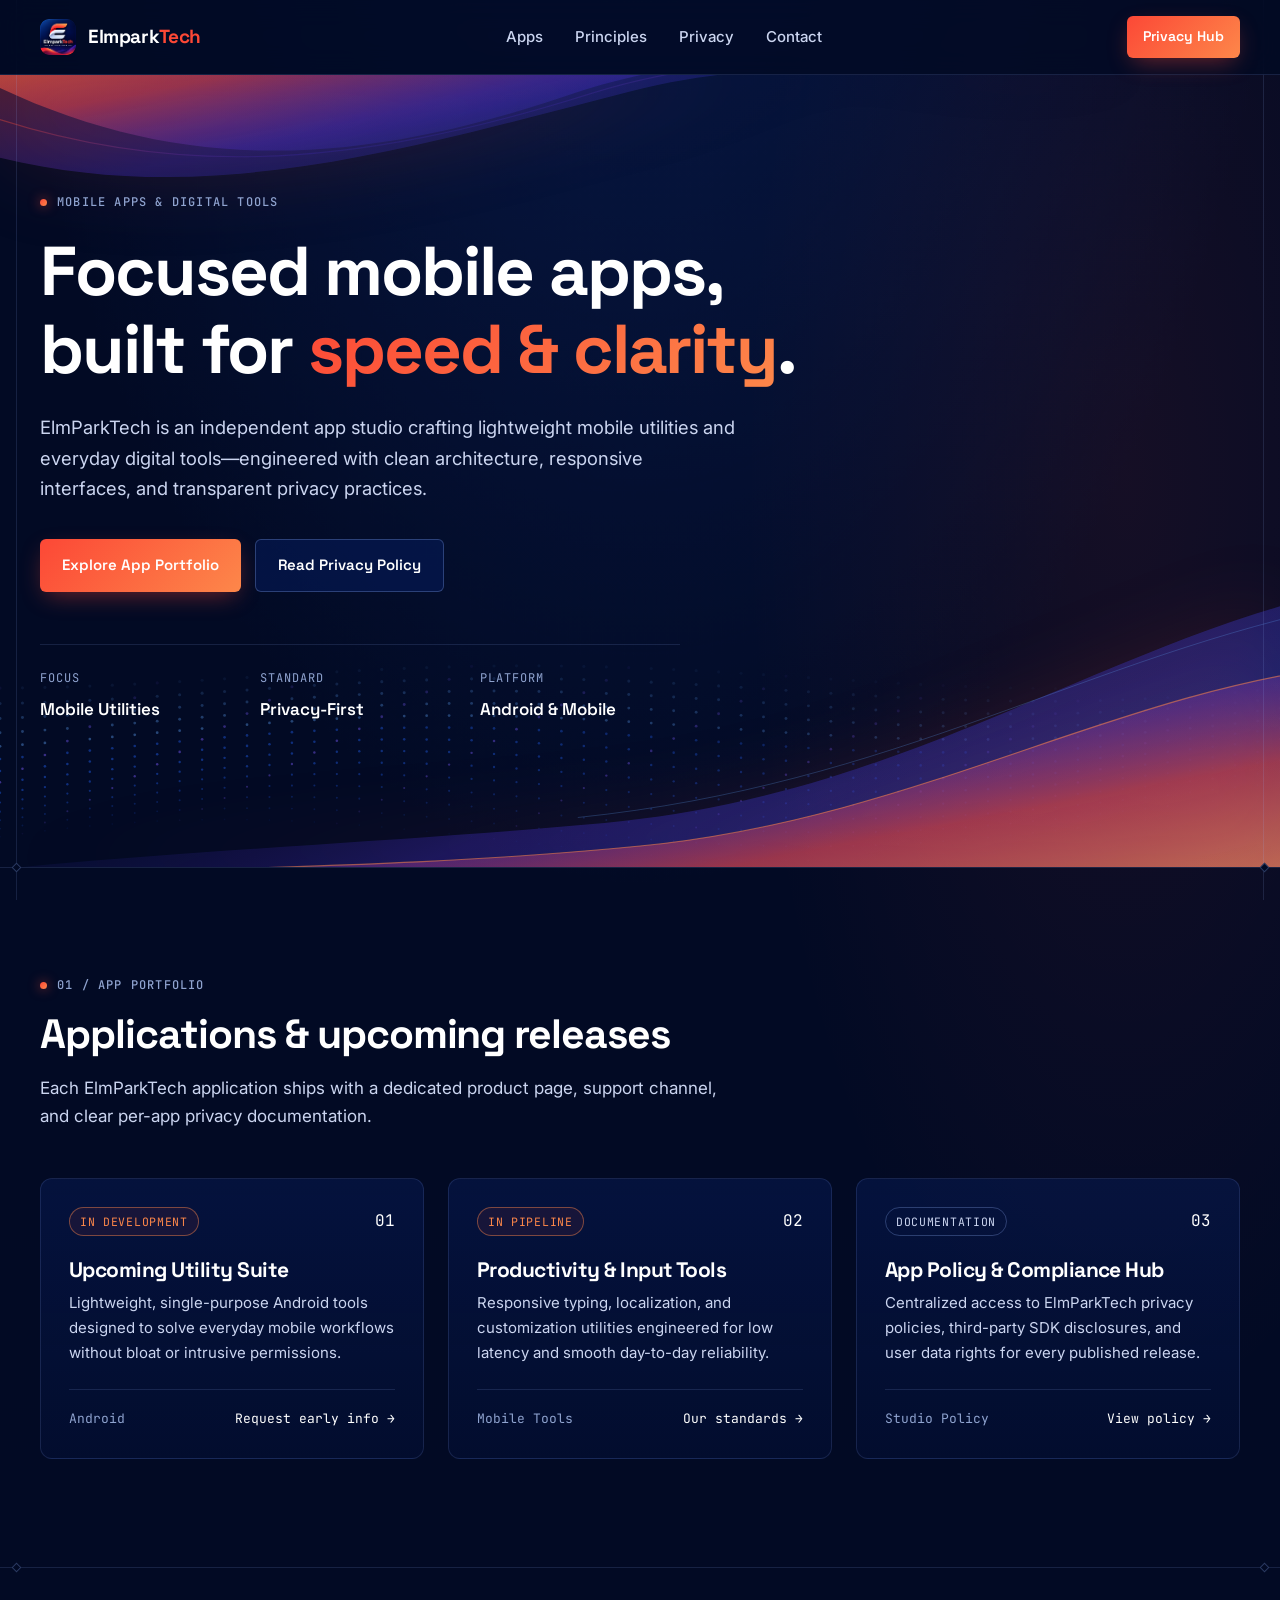
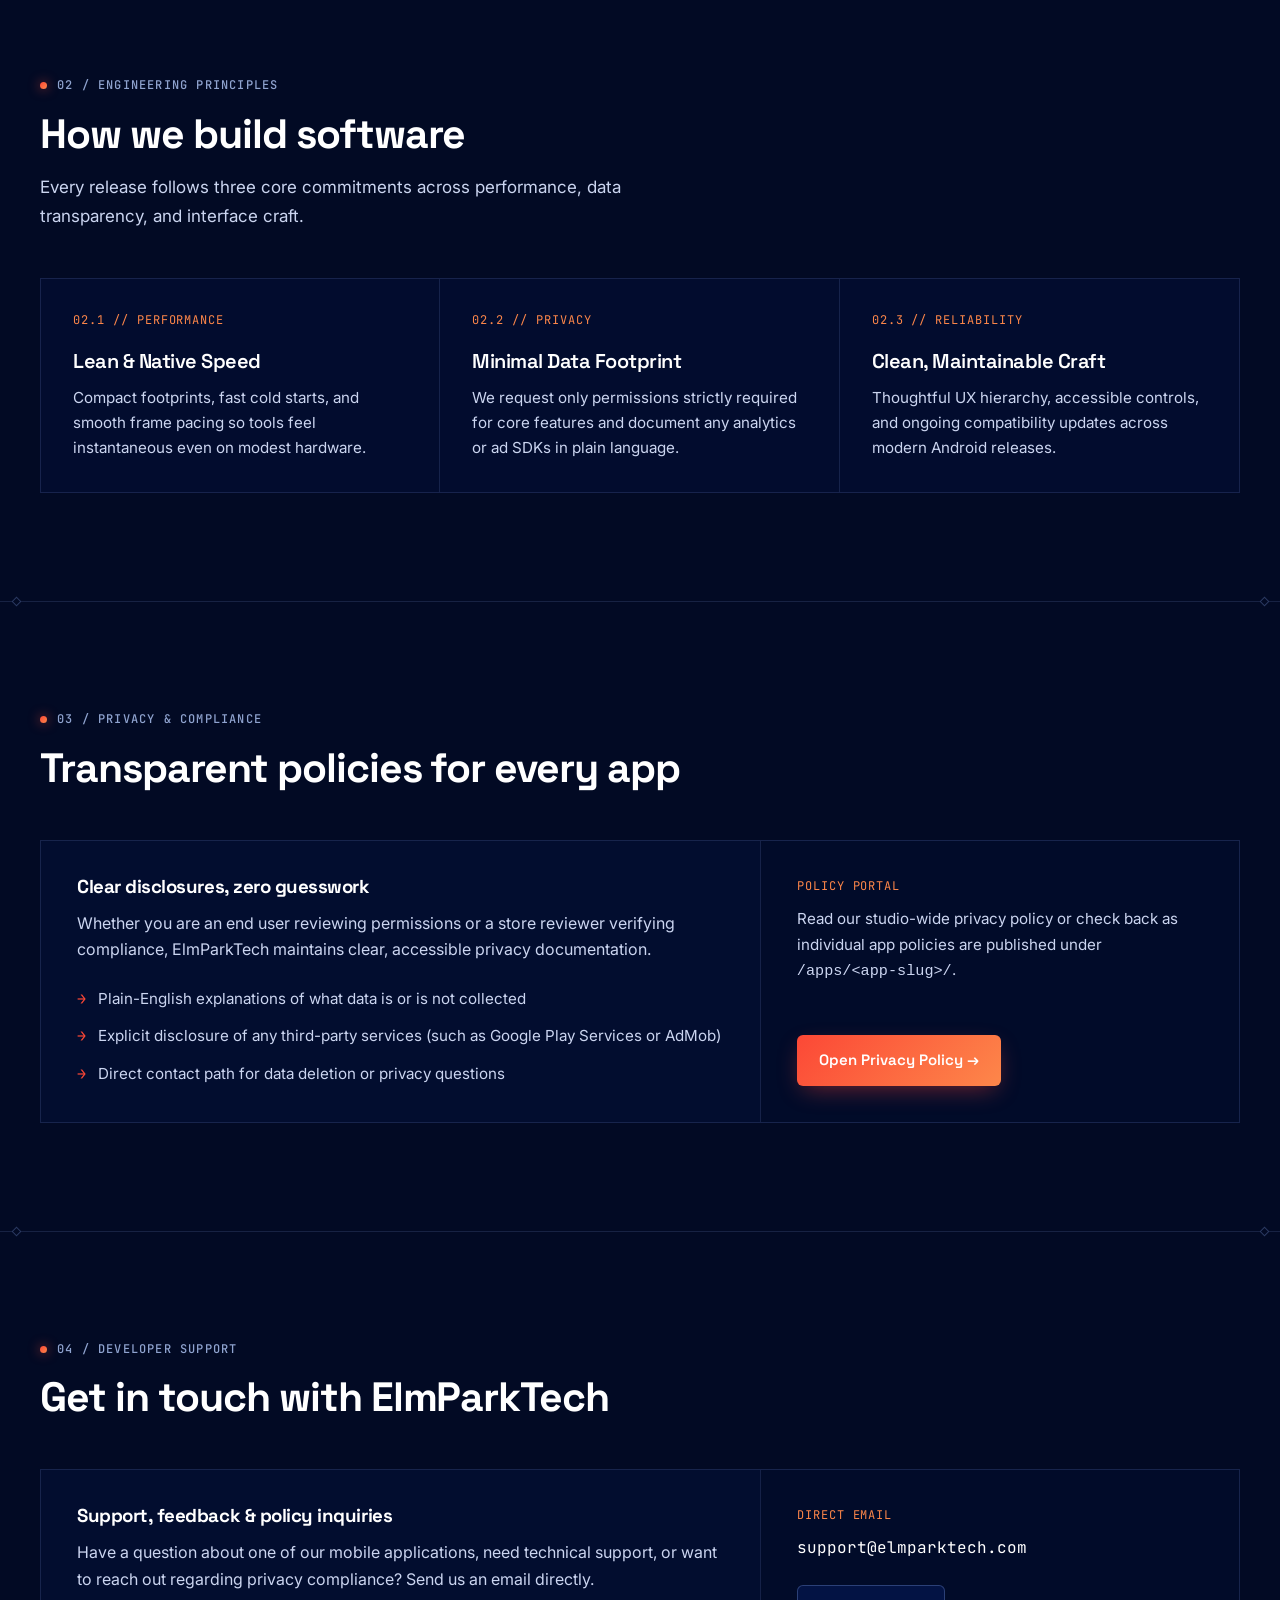
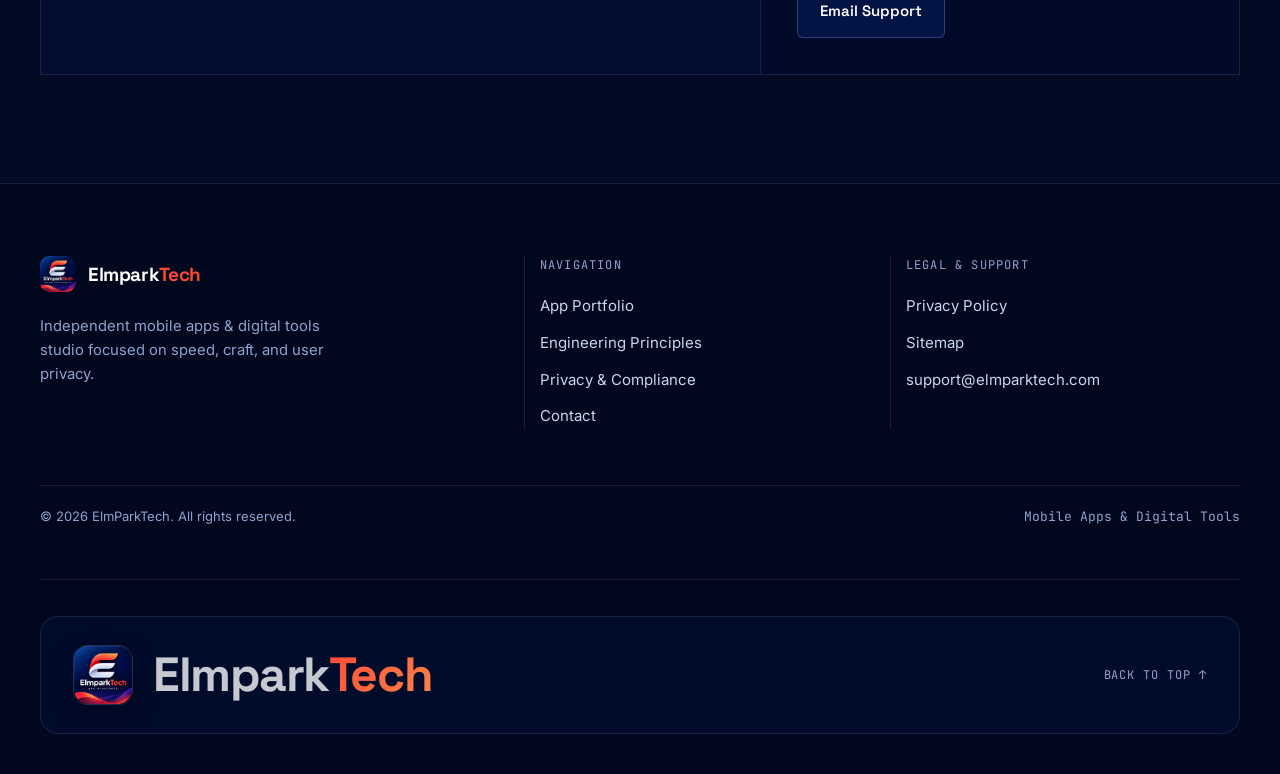
==== commit 10b79dad: "feat: replace hero banner image with SVG wave ribbons and particle wave mesh" ====
--- a/index.html
+++ b/index.html
@@ -114,7 +114,53 @@
     <main id="main-content">
       <!-- Hero -->
       <section class="hero" aria-labelledby="hero-title">
-        <div class="container hero-grid">
+        <div class="hero-waves" aria-hidden="true">
+          <!-- Top-left luminous ribbon waves -->
+          <svg class="hero-wave hero-wave--top" viewBox="0 0 1440 520" fill="none" preserveAspectRatio="none">
+            <defs>
+              <linearGradient id="wave-coral-top" x1="0%" y1="0%" x2="85%" y2="40%">
+                <stop offset="0%" stop-color="#fd874a" stop-opacity="0.72" />
+                <stop offset="38%" stop-color="#fc4836" stop-opacity="0.52" />
+                <stop offset="72%" stop-color="#5035e8" stop-opacity="0.24" />
+                <stop offset="100%" stop-color="#1e56d9" stop-opacity="0" />
+              </linearGradient>
+              <linearGradient id="wave-blue-top" x1="0%" y1="20%" x2="90%" y2="60%">
+                <stop offset="0%" stop-color="#fc4836" stop-opacity="0.32" />
+                <stop offset="45%" stop-color="#5035e8" stop-opacity="0.28" />
+                <stop offset="100%" stop-color="#1e56d9" stop-opacity="0" />
+              </linearGradient>
+            </defs>
+            <path d="M-80,-20 C160,150 380,145 640,40 C860,-50 1060,20 1280,-30 L-80,-30 Z" fill="url(#wave-coral-top)" />
+            <path d="M-80,95 C190,210 430,120 710,35 C940,-35 1140,45 1440,-10 L1440,-30 L-80,-30 Z" fill="url(#wave-blue-top)" />
+            <path d="M-80,38 C175,165 405,135 665,38 C895,-48 1100,25 1380,-20" stroke="url(#wave-coral-top)" stroke-width="1.5" stroke-opacity="0.7" />
+          </svg>
+
+          <!-- Dotted particle wave mesh -->
+          <canvas class="hero-particle-wave" data-hero-particles></canvas>
+
+          <!-- Bottom-right sweeping ribbon waves -->
+          <svg class="hero-wave hero-wave--bottom" viewBox="0 0 1440 480" fill="none" preserveAspectRatio="none">
+            <defs>
+              <linearGradient id="wave-coral-bottom" x1="100%" y1="100%" x2="15%" y2="25%">
+                <stop offset="0%" stop-color="#fd874a" stop-opacity="0.75" />
+                <stop offset="35%" stop-color="#fc4836" stop-opacity="0.55" />
+                <stop offset="70%" stop-color="#5035e8" stop-opacity="0.22" />
+                <stop offset="100%" stop-color="#1e56d9" stop-opacity="0" />
+              </linearGradient>
+              <linearGradient id="wave-violet-bottom" x1="100%" y1="75%" x2="10%" y2="30%">
+                <stop offset="0%" stop-color="#1e56d9" stop-opacity="0.45" />
+                <stop offset="50%" stop-color="#5035e8" stop-opacity="0.28" />
+                <stop offset="100%" stop-color="#020a24" stop-opacity="0" />
+              </linearGradient>
+            </defs>
+            <path d="M1520,110 C1240,180 1020,380 680,415 C420,442 200,450 -40,480 L1520,480 Z" fill="url(#wave-violet-bottom)" />
+            <path d="M1520,210 C1250,245 1030,410 720,445 C500,470 300,472 120,480 L1520,480 Z" fill="url(#wave-coral-bottom)" />
+            <path d="M1520,210 C1250,245 1030,410 720,445 C500,470 300,472 120,480" stroke="#fd874a" stroke-opacity="0.55" stroke-width="1.5" />
+            <path d="M1520,130 C1220,200 1010,365 650,408" stroke="#60a5fa" stroke-opacity="0.3" stroke-width="1" />
+          </svg>
+        </div>
+
+        <div class="container">
           <div class="hero-content">
             <span class="eyebrow">
               <span class="eyebrow-dot" aria-hidden="true"></span>
@@ -148,24 +194,6 @@
                 <dd>Android &amp; Mobile</dd>
               </div>
             </dl>
-          </div>
-
-          <div class="hero-visual">
-            <figure class="banner-frame">
-              <div class="banner-frame-inner">
-                <img
-                  src="/assets/img/elmpark-banner.png"
-                  alt="ElmParkTech — Mobile Apps and Digital Tools banner"
-                  width="1200"
-                  height="675"
-                  fetchpriority="high"
-                />
-                <figcaption class="banner-caption">
-                  <span class="banner-status">Studio Active</span>
-                  <span>elmparktech.github.io</span>
-                </figcaption>
-              </div>
-            </figure>
           </div>
         </div>
       </section>
--- a/assets/css/styles.css
+++ b/assets/css/styles.css
@@ -449,40 +449,90 @@
 
 .hero {
   position: relative;
-  padding-block: 68px 88px;
+  overflow: hidden;
+  padding-block: 76px 96px;
 }
 
 @media (min-width: 960px) {
   .hero {
-    padding-block: 96px 112px;
-  }
-}
-
-.hero-grid {
-  display: grid;
-  gap: 48px;
-  align-items: center;
-}
-
-@media (min-width: 960px) {
-  .hero-grid {
-    grid-template-columns: 1.15fr 0.85fr;
-    gap: 56px;
-  }
+    padding-block: 112px 128px;
+  }
+}
+
+.hero-waves {
+  position: absolute;
+  inset: 0;
+  pointer-events: none;
+  z-index: 0;
+  overflow: hidden;
+}
+
+.hero-wave {
+  position: absolute;
+  left: 0;
+  width: 100%;
+  pointer-events: none;
+}
+
+.hero-wave--top {
+  top: -10px;
+  height: clamp(220px, 34vw, 390px);
+  filter: drop-shadow(0 12px 36px rgba(252, 72, 54, 0.25));
+  animation: waveDriftTop 16s ease-in-out infinite alternate;
+}
+
+.hero-wave--bottom {
+  bottom: -6px;
+  height: clamp(210px, 32vw, 370px);
+  filter: drop-shadow(0 -12px 36px rgba(252, 72, 54, 0.22));
+  animation: waveDriftBottom 18s ease-in-out infinite alternate;
+}
+
+.hero-particle-wave {
+  position: absolute;
+  left: 0;
+  bottom: 0;
+  width: 100%;
+  height: clamp(200px, 32vw, 340px);
+  opacity: 0.9;
+  pointer-events: none;
+}
+
+@keyframes waveDriftTop {
+  0% {
+    transform: translate3d(0, 0, 0) scaleY(1);
+  }
+  100% {
+    transform: translate3d(-1.5%, 6px, 0) scaleY(1.04);
+  }
+}
+
+@keyframes waveDriftBottom {
+  0% {
+    transform: translate3d(0, 0, 0) scaleY(1);
+  }
+  100% {
+    transform: translate3d(1.5%, -6px, 0) scaleY(1.04);
+  }
+}
+
+.hero-content {
+  position: relative;
+  max-width: 780px;
 }
 
 .hero-content h1 {
   margin-top: 20px;
-  font-size: clamp(2.35rem, 4.8vw, 4rem);
+  font-size: clamp(2.5rem, 5.4vw, 4.35rem);
   font-weight: 700;
   letter-spacing: -0.03em;
 }
 
 .hero-lead {
-  margin: 24px 0 34px;
-  font-size: 1.125rem;
+  margin: 24px 0 36px;
+  font-size: 1.15rem;
   color: var(--text-secondary);
-  max-width: 56ch;
+  max-width: 58ch;
 }
 
 .hero-actions {
@@ -492,12 +542,13 @@
 }
 
 .hero-meta {
-  margin-top: 44px;
+  margin-top: 52px;
   padding-top: 24px;
   border-top: 1px solid var(--line-subtle);
   display: grid;
   grid-template-columns: repeat(3, minmax(0, 1fr));
   gap: 20px;
+  max-width: 640px;
 }
 
 .hero-meta-item dt {
@@ -514,60 +565,6 @@
   font-size: 1.0625rem;
   font-weight: 600;
   color: var(--text-primary);
-}
-
-.hero-visual {
-  position: relative;
-}
-
-.banner-frame {
-  position: relative;
-  border-radius: var(--radius-lg);
-  padding: 10px;
-  background: linear-gradient(145deg, rgba(252, 72, 54, 0.35), rgba(30, 86, 217, 0.35) 55%, rgba(148, 179, 255, 0.14));
-  box-shadow: 0 30px 70px -20px rgba(1, 7, 30, 0.85);
-}
-
-.banner-frame-inner {
-  border-radius: calc(var(--radius-lg) - 4px);
-  overflow: hidden;
-  background: var(--bg-surface);
-  border: 1px solid var(--line-subtle);
-}
-
-.banner-frame-inner img {
-  width: 100%;
-  aspect-ratio: 16 / 9;
-  object-fit: cover;
-}
-
-.banner-caption {
-  display: flex;
-  align-items: center;
-  justify-content: space-between;
-  gap: 12px;
-  padding: 14px 18px;
-  border-top: 1px solid var(--line-subtle);
-  background: rgba(2, 10, 36, 0.72);
-  font-family: var(--font-mono);
-  font-size: 0.75rem;
-  color: var(--text-muted);
-}
-
-.banner-status {
-  display: inline-flex;
-  align-items: center;
-  gap: 8px;
-  color: var(--text-secondary);
-}
-
-.banner-status::before {
-  content: "";
-  width: 6px;
-  height: 6px;
-  border-radius: 50%;
-  background: #34d399;
-  box-shadow: 0 0 8px rgba(52, 211, 153, 0.8);
 }
 
 /* ==========================================================================
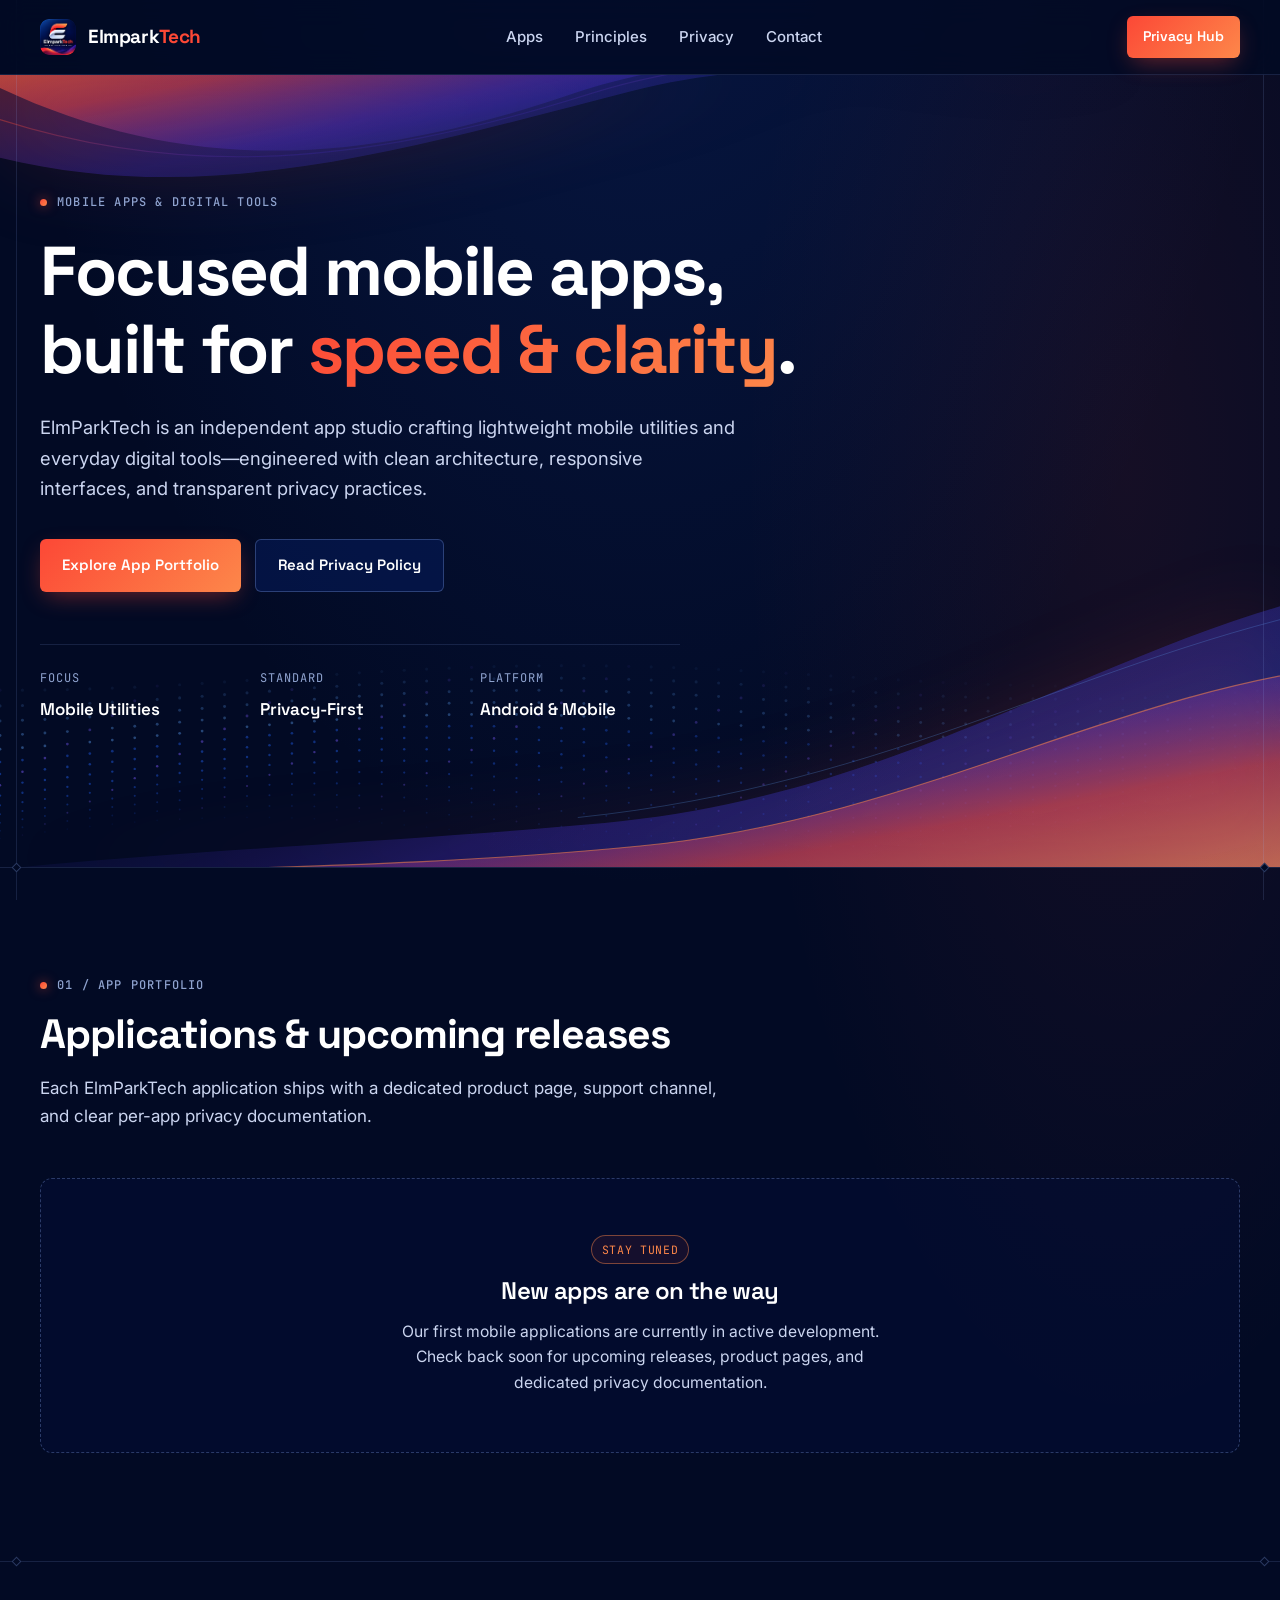
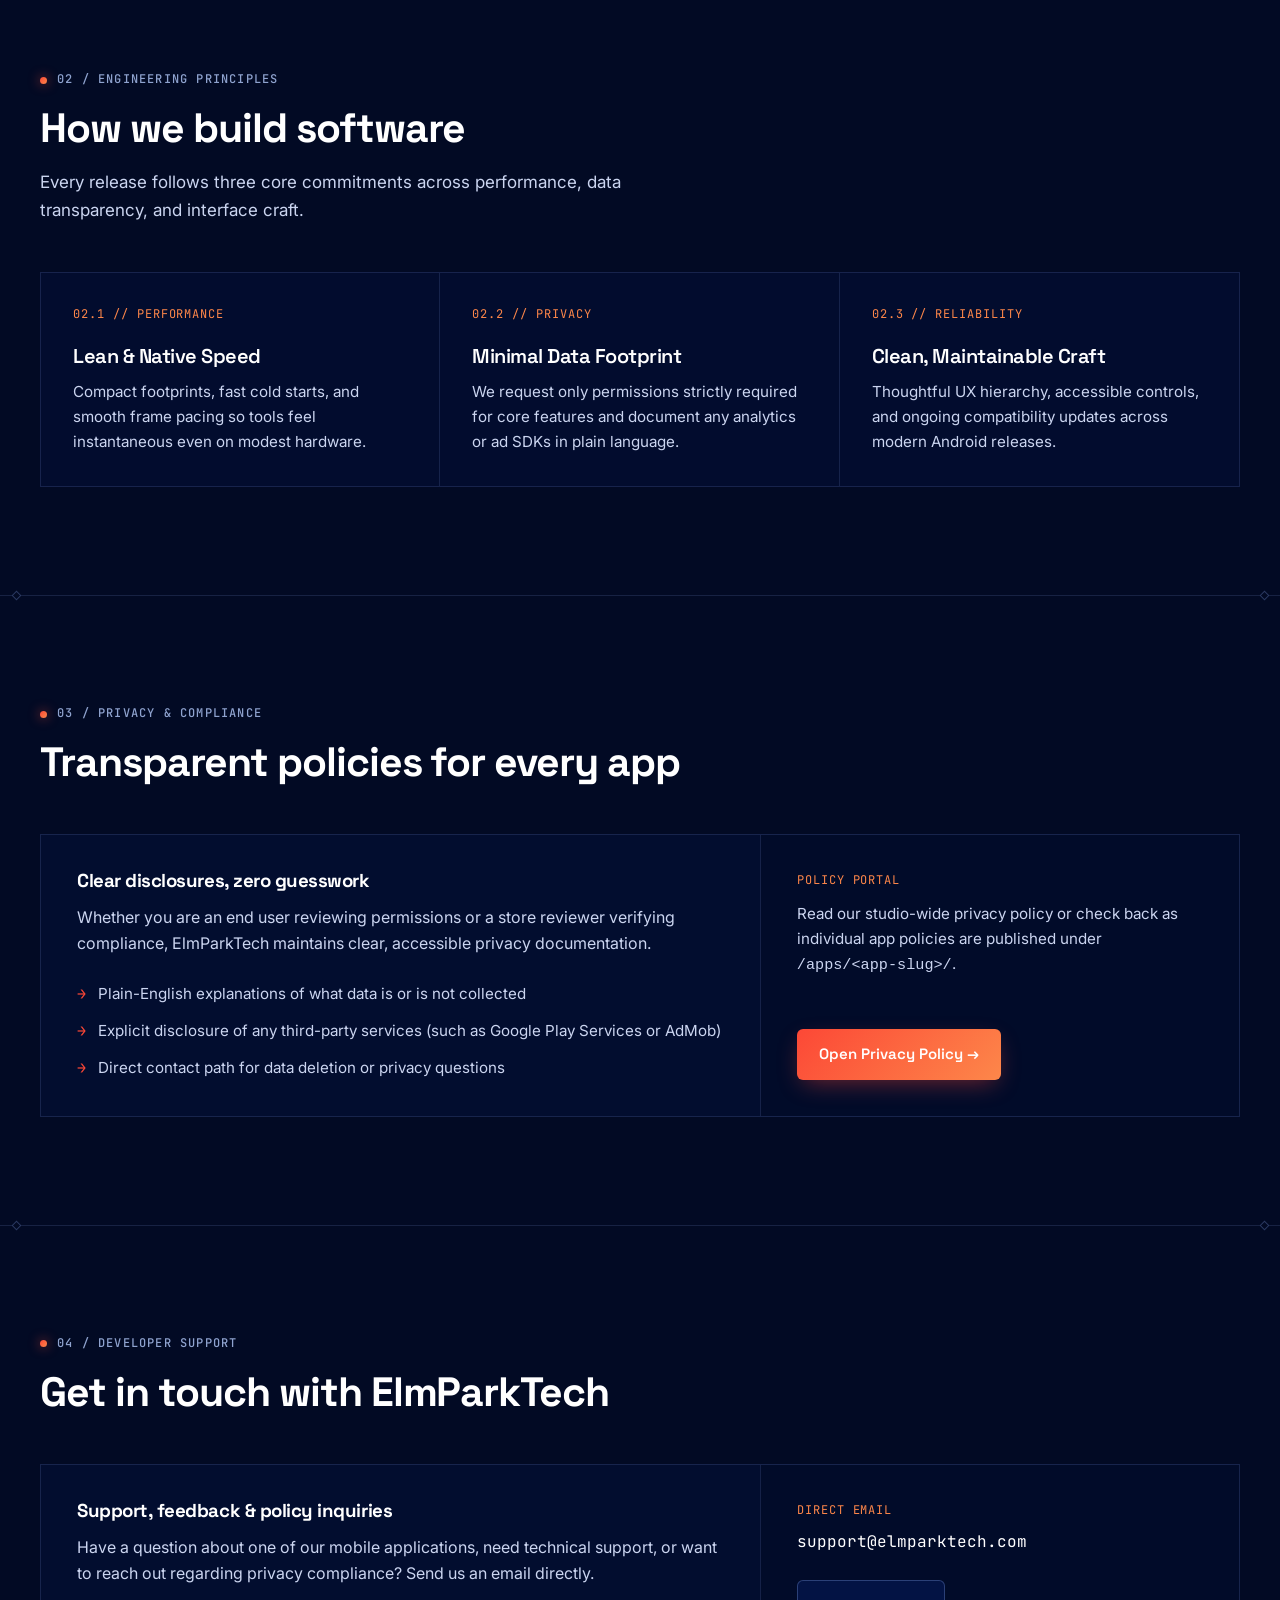
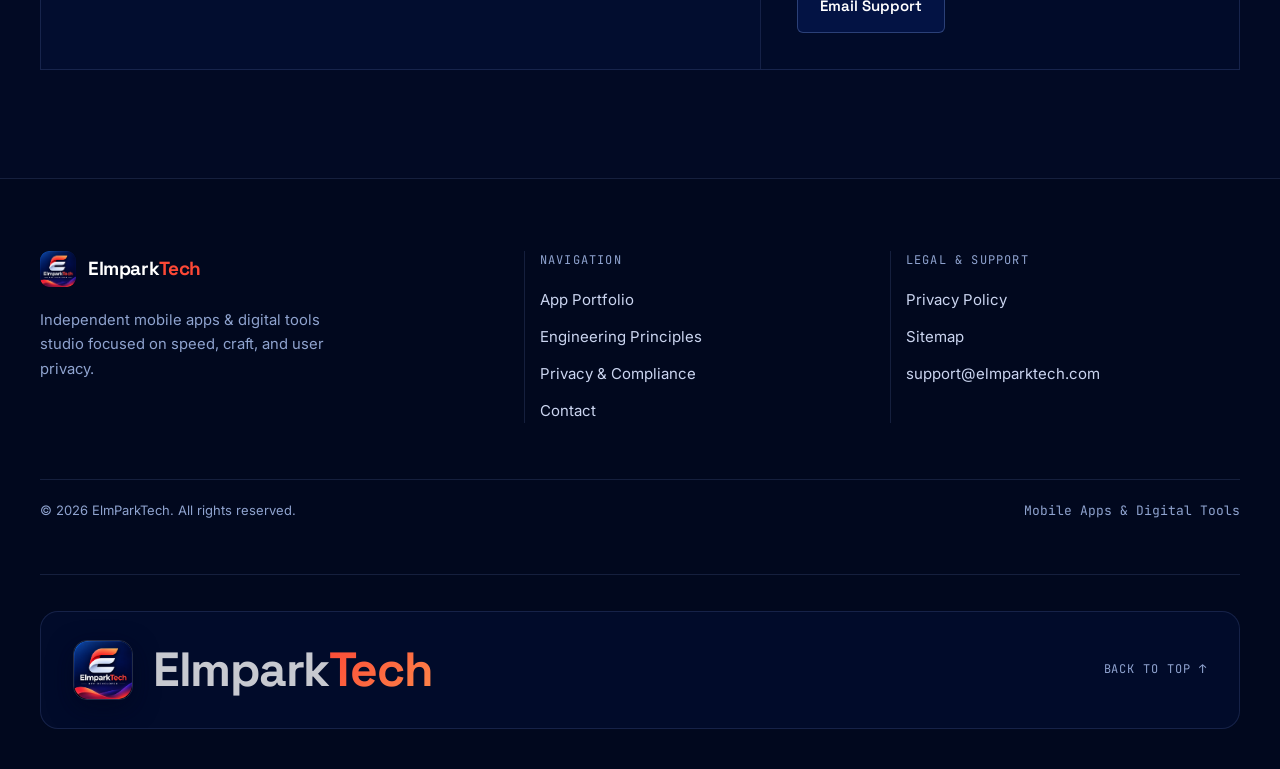
==== commit 6db6cb8c: "chore: set app portfolio section to upcoming empty state" ====
--- a/index.html
+++ b/index.html
@@ -212,57 +212,12 @@
             </p>
           </div>
 
-          <div class="apps-grid">
-            <article class="app-card">
-              <div>
-                <div class="app-card-top">
-                  <span class="app-badge app-badge--soon">In Development</span>
-                  <span class="footer-meta-mono" aria-hidden="true">01</span>
-                </div>
-                <h3>Upcoming Utility Suite</h3>
-                <p>
-                  Lightweight, single-purpose Android tools designed to solve everyday mobile workflows without bloat or intrusive permissions.
-                </p>
-              </div>
-              <div class="app-card-footer">
-                <span>Android</span>
-                <a class="app-card-link" href="#contact">Request early info →</a>
-              </div>
-            </article>
-
-            <article class="app-card">
-              <div>
-                <div class="app-card-top">
-                  <span class="app-badge app-badge--soon">In Pipeline</span>
-                  <span class="footer-meta-mono" aria-hidden="true">02</span>
-                </div>
-                <h3>Productivity &amp; Input Tools</h3>
-                <p>
-                  Responsive typing, localization, and customization utilities engineered for low latency and smooth day-to-day reliability.
-                </p>
-              </div>
-              <div class="app-card-footer">
-                <span>Mobile Tools</span>
-                <a class="app-card-link" href="#principles">Our standards →</a>
-              </div>
-            </article>
-
-            <article class="app-card">
-              <div>
-                <div class="app-card-top">
-                  <span class="app-badge">Documentation</span>
-                  <span class="footer-meta-mono" aria-hidden="true">03</span>
-                </div>
-                <h3>App Policy &amp; Compliance Hub</h3>
-                <p>
-                  Centralized access to ElmParkTech privacy policies, third-party SDK disclosures, and user data rights for every published release.
-                </p>
-              </div>
-              <div class="app-card-footer">
-                <span>Studio Policy</span>
-                <a class="app-card-link" href="/privacy-policy/">View policy →</a>
-              </div>
-            </article>
+          <div class="apps-empty">
+            <span class="app-badge app-badge--soon">Stay Tuned</span>
+            <h3>New apps are on the way</h3>
+            <p>
+              Our first mobile applications are currently in active development. Check back soon for upcoming releases, product pages, and dedicated privacy documentation.
+            </p>
           </div>
         </div>
       </section>
--- a/assets/css/styles.css
+++ b/assets/css/styles.css
@@ -636,6 +636,30 @@
 /* ==========================================================================
    Apps Portfolio Showcase
    ========================================================================== */
+
+.apps-empty {
+  padding: 56px 32px;
+  border: 1px dashed var(--line-strong);
+  border-radius: var(--radius-md);
+  background: rgba(4, 19, 66, 0.3);
+  text-align: center;
+  display: flex;
+  flex-direction: column;
+  align-items: center;
+  gap: 14px;
+}
+
+.apps-empty h3 {
+  font-size: 1.5rem;
+  font-weight: 600;
+}
+
+.apps-empty p {
+  margin: 0;
+  max-width: 52ch;
+  color: var(--text-secondary);
+  font-size: 0.98rem;
+}
 
 .apps-grid {
   display: grid;
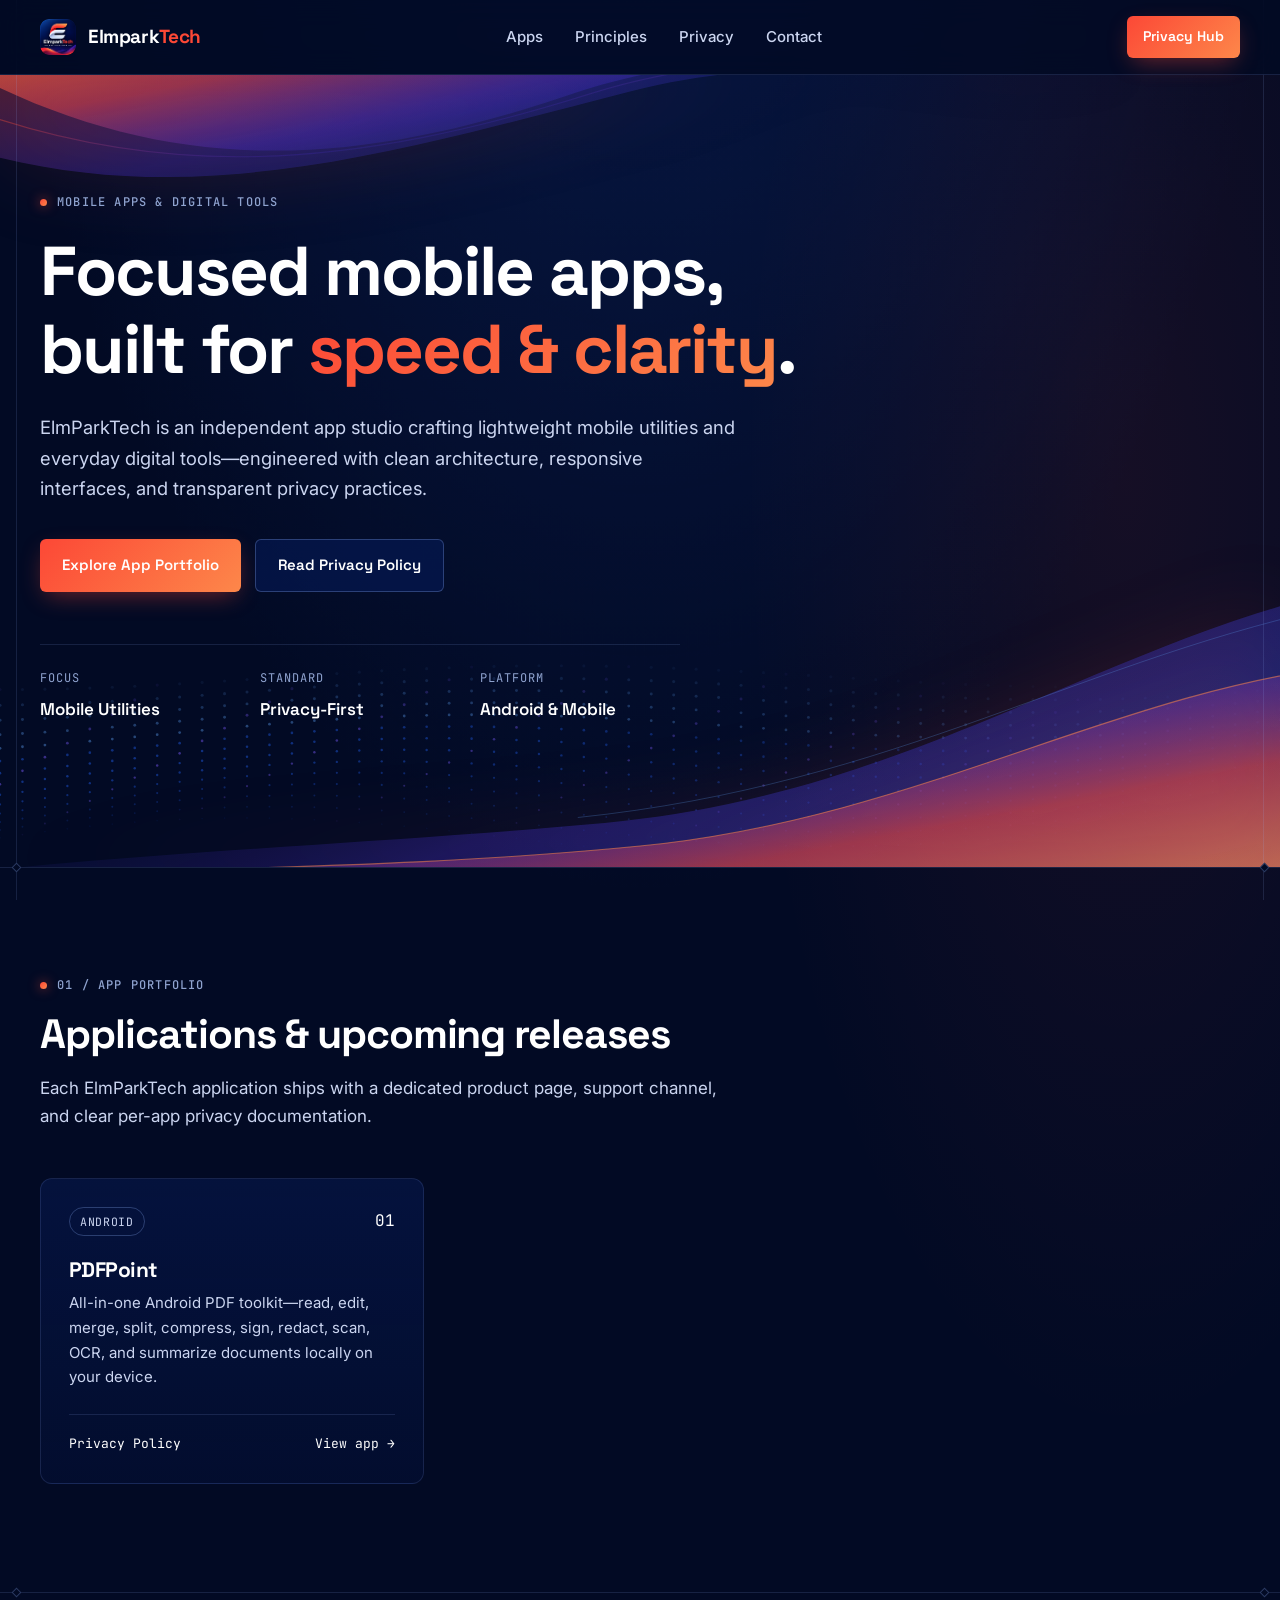
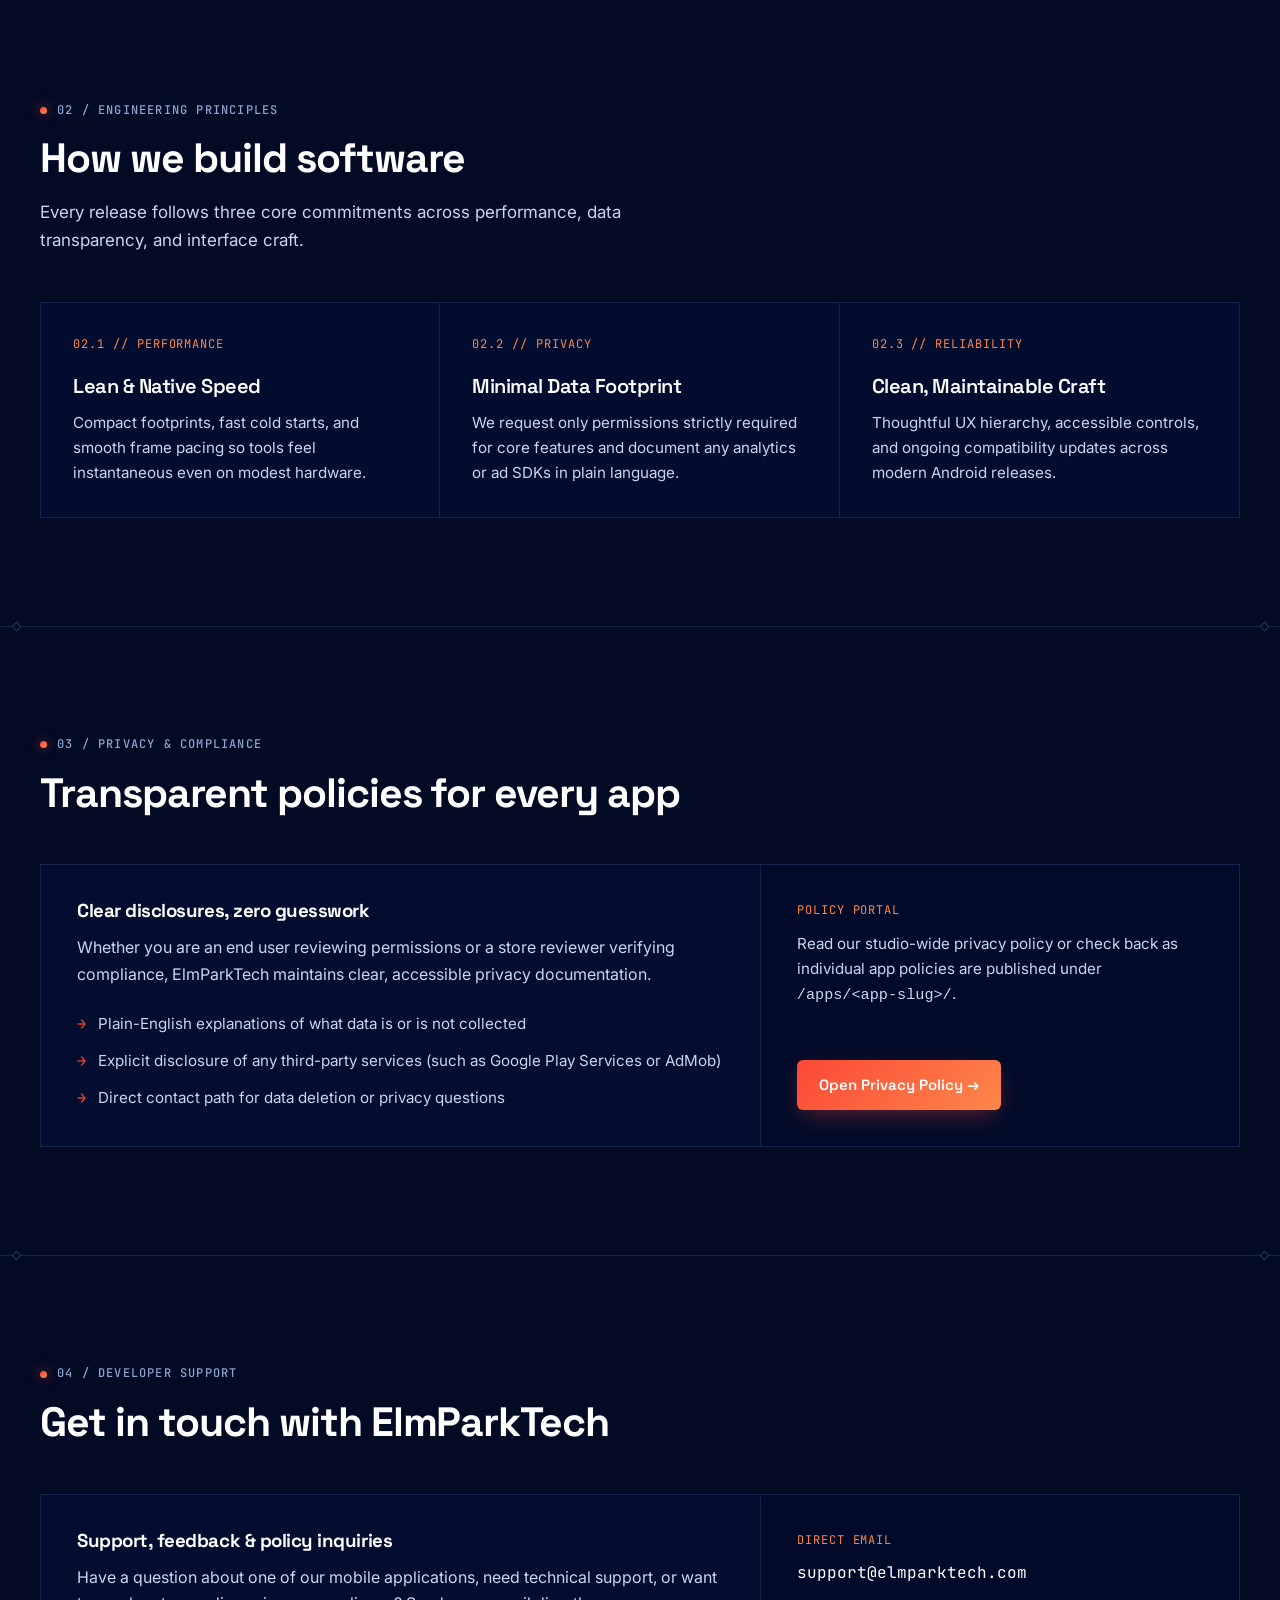
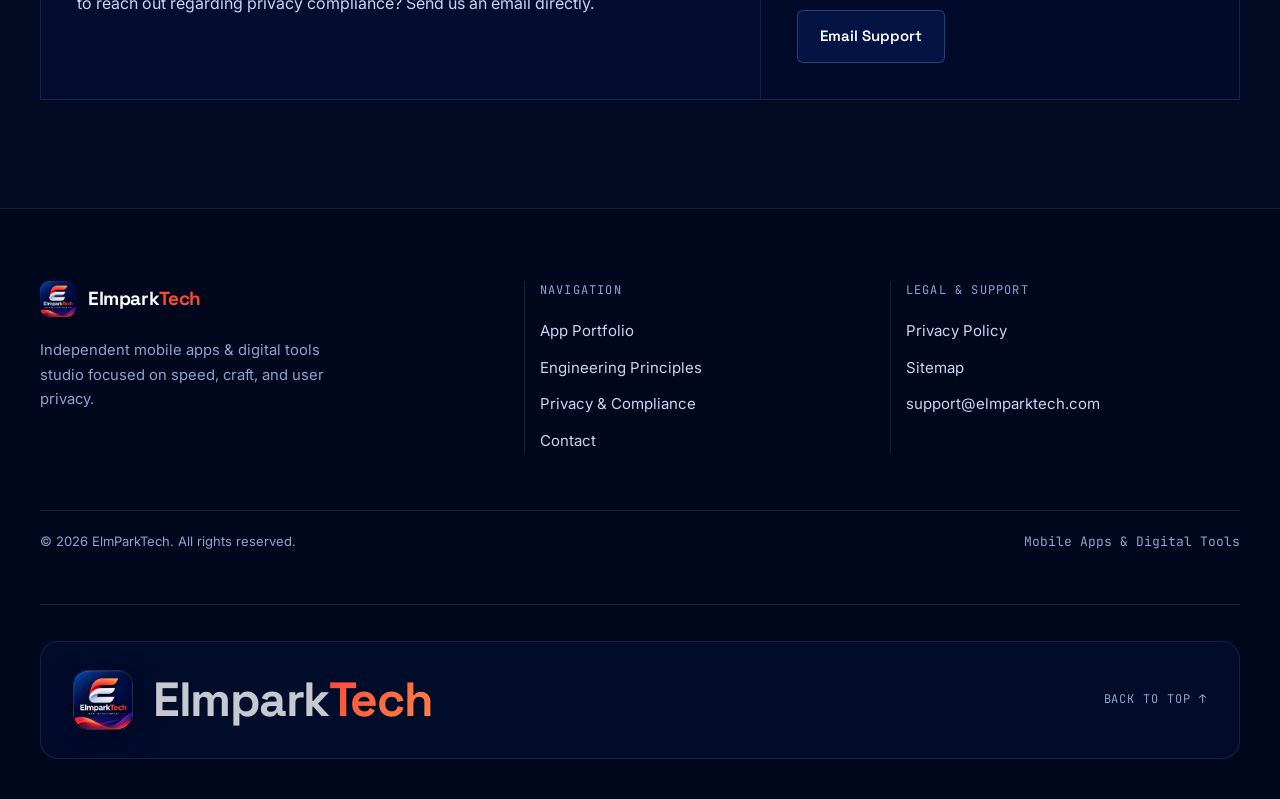
==== commit 492fcbeb: "feat: add PDFPoint app page, privacy policy, and homepage portfolio entry" ====
--- a/index.html
+++ b/index.html
@@ -212,12 +212,23 @@
             </p>
           </div>
 
-          <div class="apps-empty">
-            <span class="app-badge app-badge--soon">Stay Tuned</span>
-            <h3>New apps are on the way</h3>
-            <p>
-              Our first mobile applications are currently in active development. Check back soon for upcoming releases, product pages, and dedicated privacy documentation.
-            </p>
+          <div class="apps-grid">
+            <article class="app-card">
+              <div>
+                <div class="app-card-top">
+                  <span class="app-badge">Android</span>
+                  <span class="footer-meta-mono" aria-hidden="true">01</span>
+                </div>
+                <h3>PDFPoint</h3>
+                <p>
+                  All-in-one Android PDF toolkit—read, edit, merge, split, compress, sign, redact, scan, OCR, and summarize documents locally on your device.
+                </p>
+              </div>
+              <div class="app-card-footer">
+                <a class="app-card-link" href="/apps/pdfpoint/privacy-policy/">Privacy Policy</a>
+                <a class="app-card-link" href="/apps/pdfpoint/">View app →</a>
+              </div>
+            </article>
           </div>
         </div>
       </section>
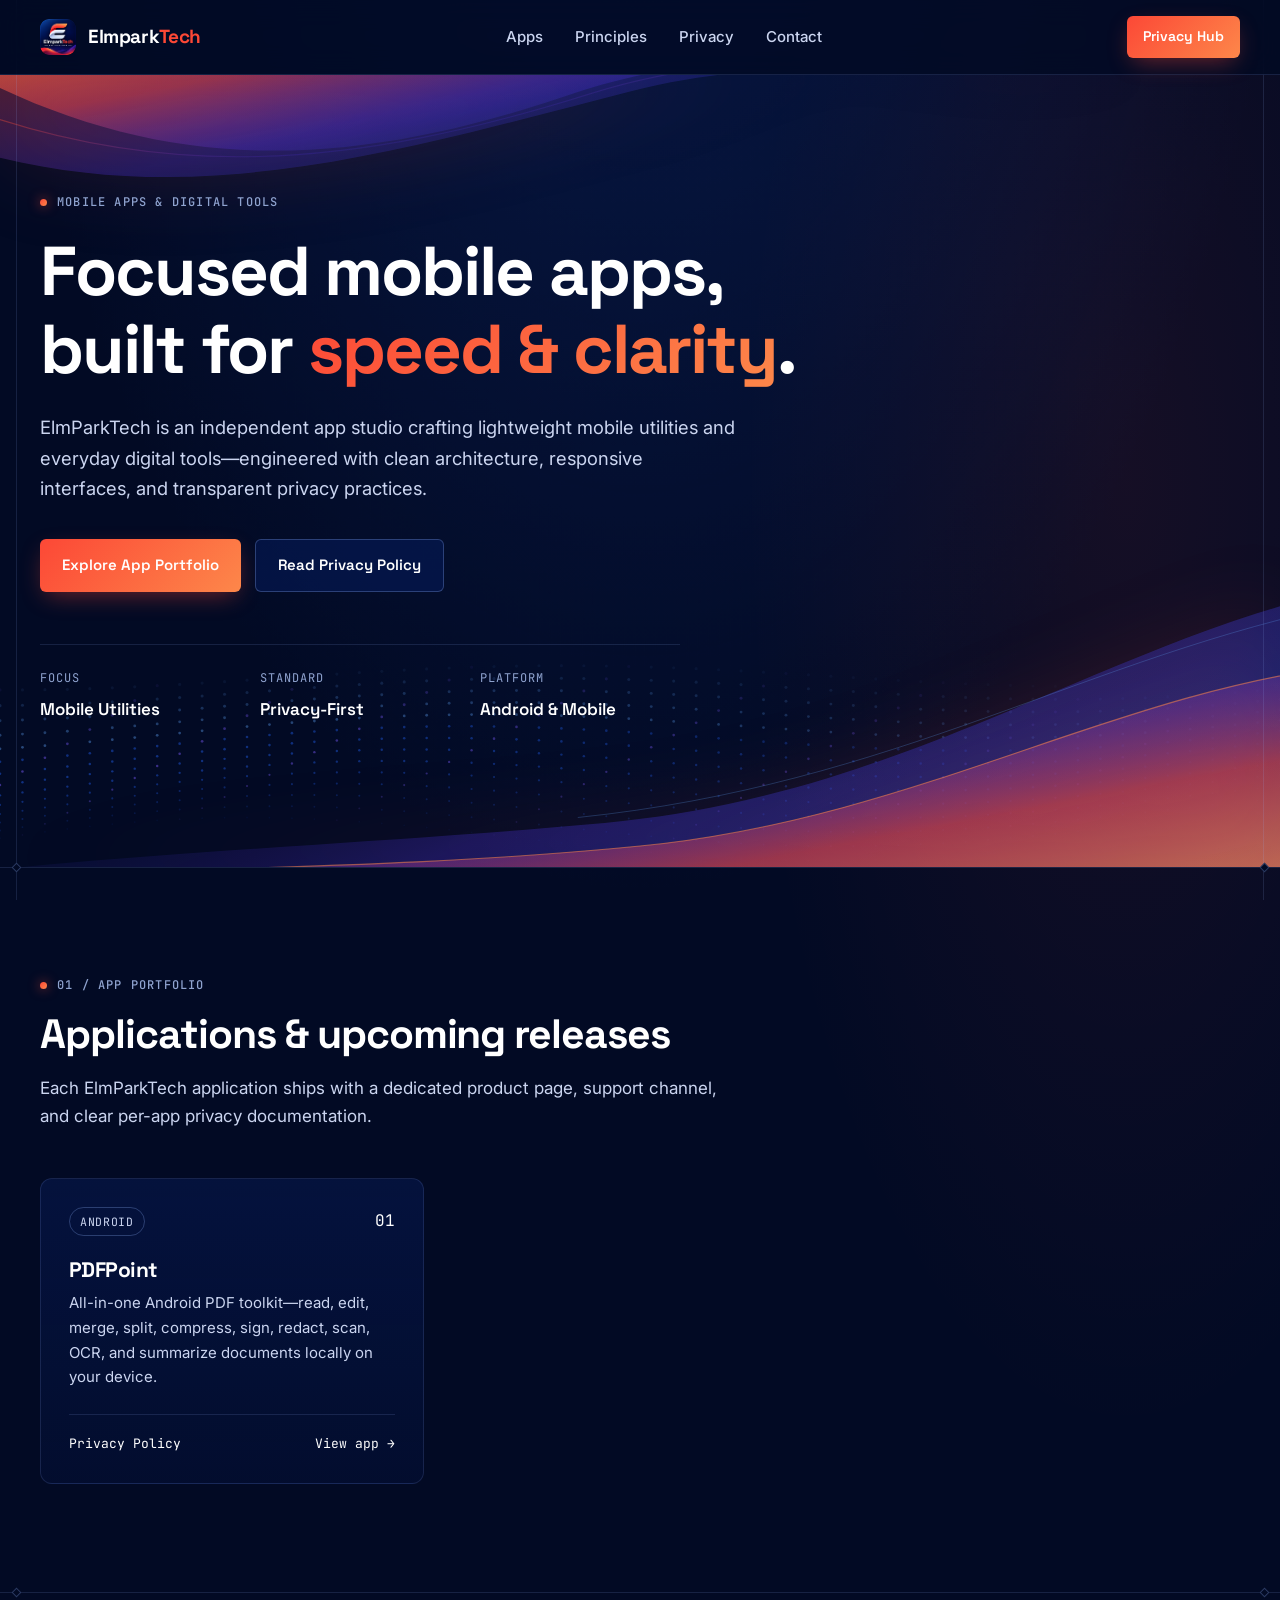
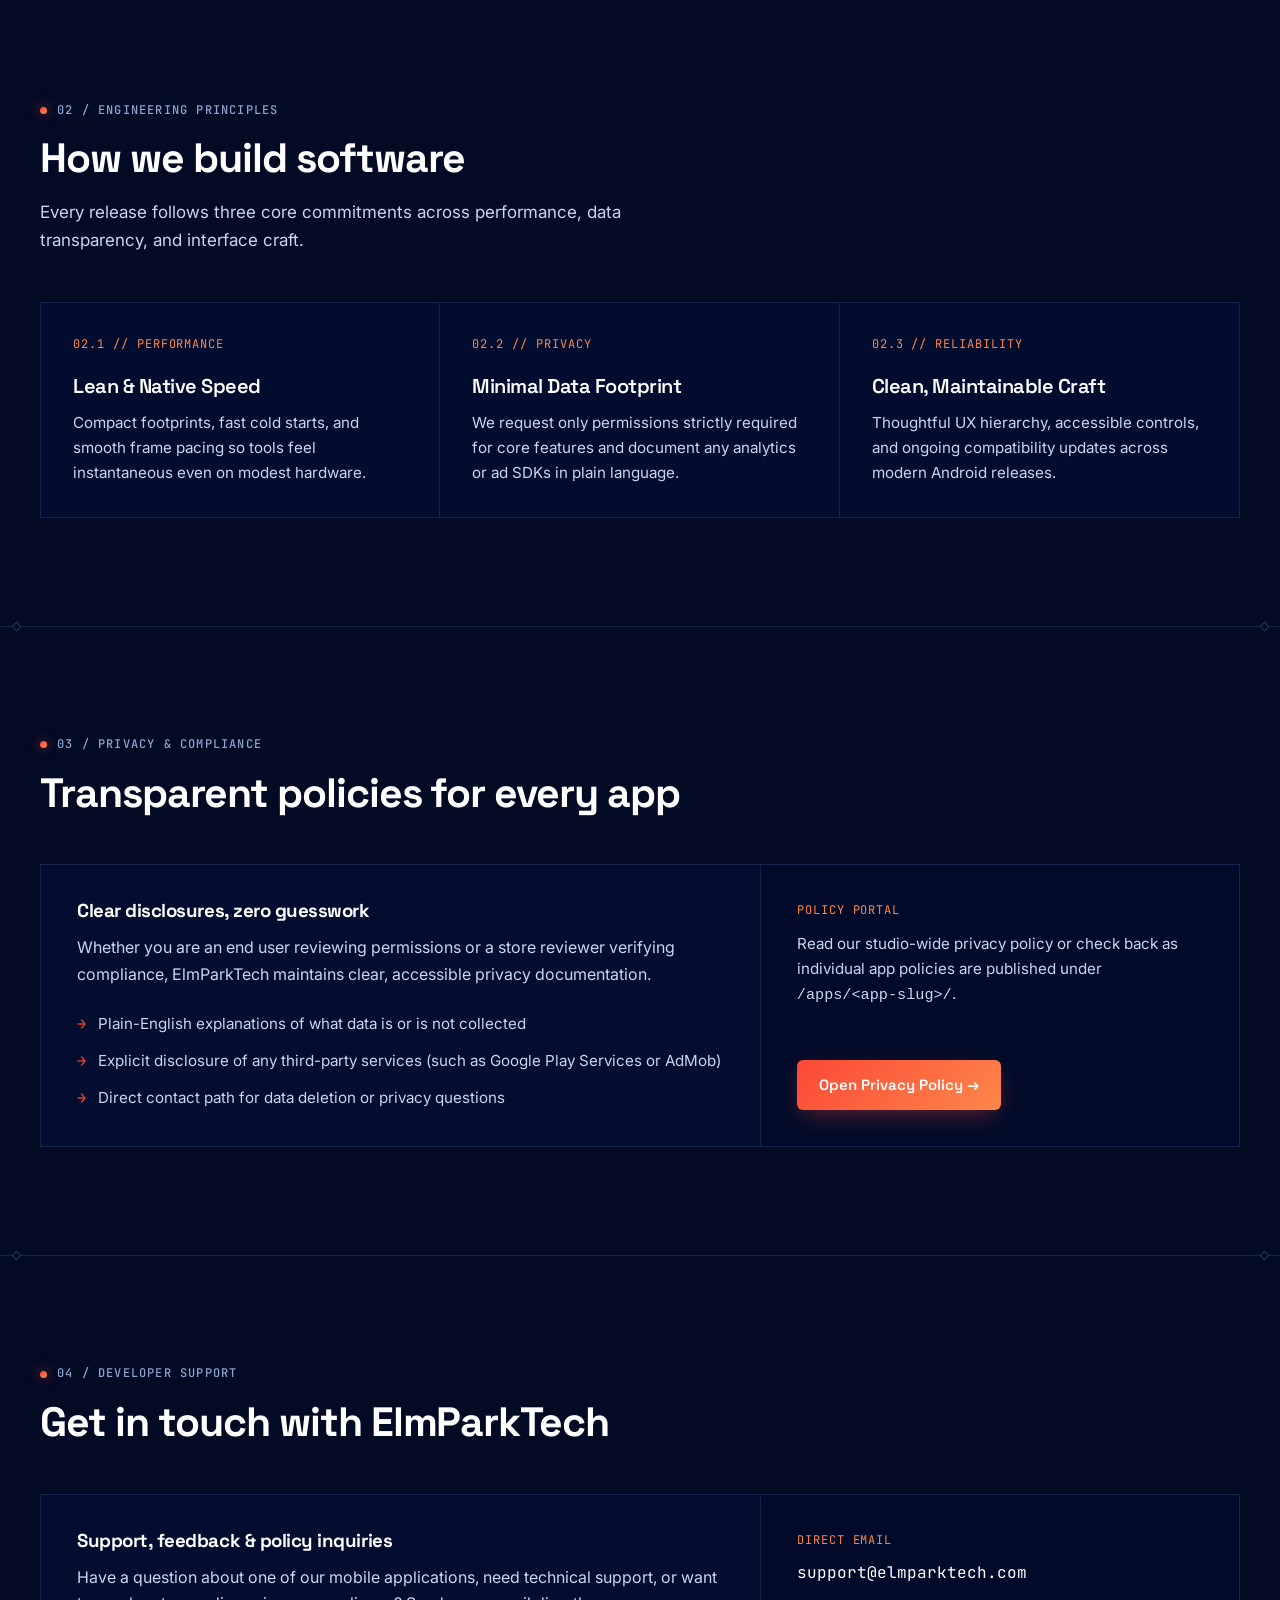
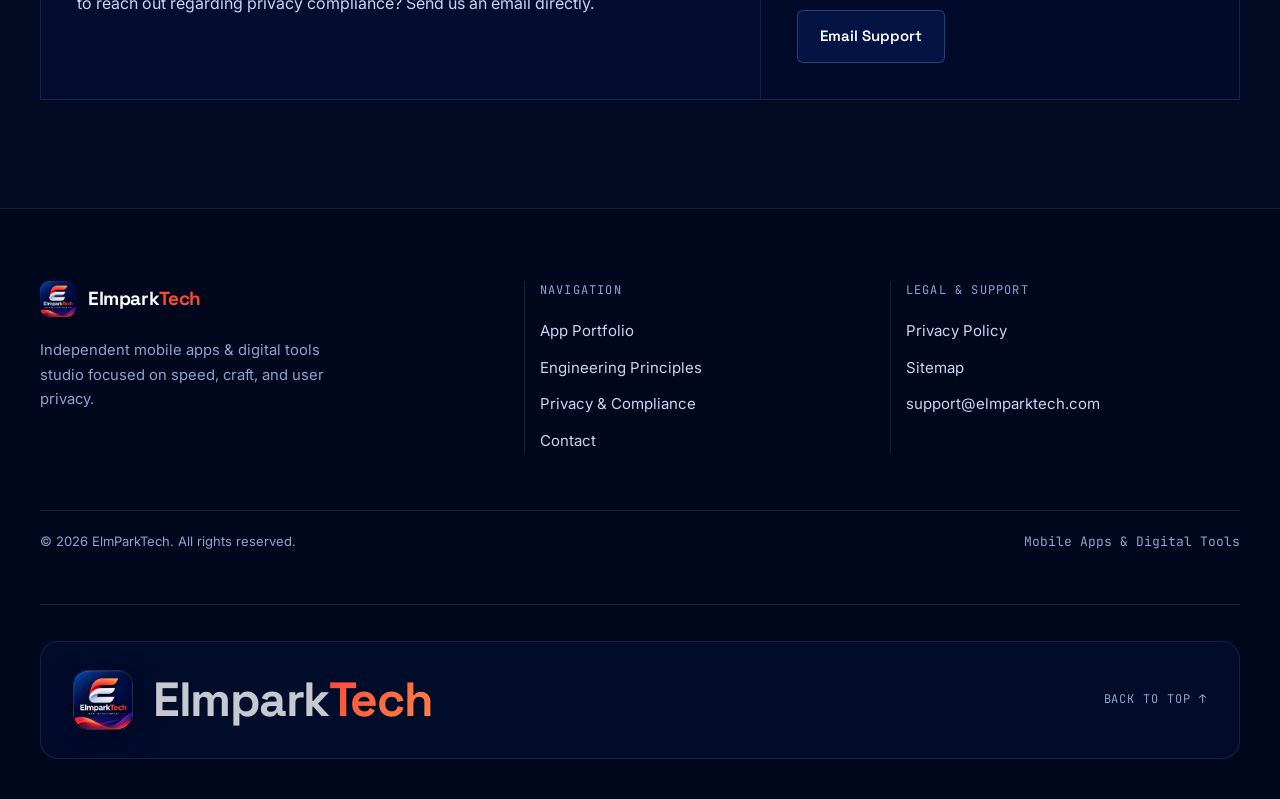
==== commit ab3039c8: "refactor: update app slug and package name to offlinepdfeditor" ====
--- a/index.html
+++ b/index.html
@@ -225,8 +225,8 @@
                 </p>
               </div>
               <div class="app-card-footer">
-                <a class="app-card-link" href="/apps/pdfpoint/privacy-policy/">Privacy Policy</a>
-                <a class="app-card-link" href="/apps/pdfpoint/">View app →</a>
+                <a class="app-card-link" href="/apps/offlinepdfeditor/privacy-policy.html">Privacy Policy</a>
+                <a class="app-card-link" href="/apps/offlinepdfeditor/">View app →</a>
               </div>
             </article>
           </div>
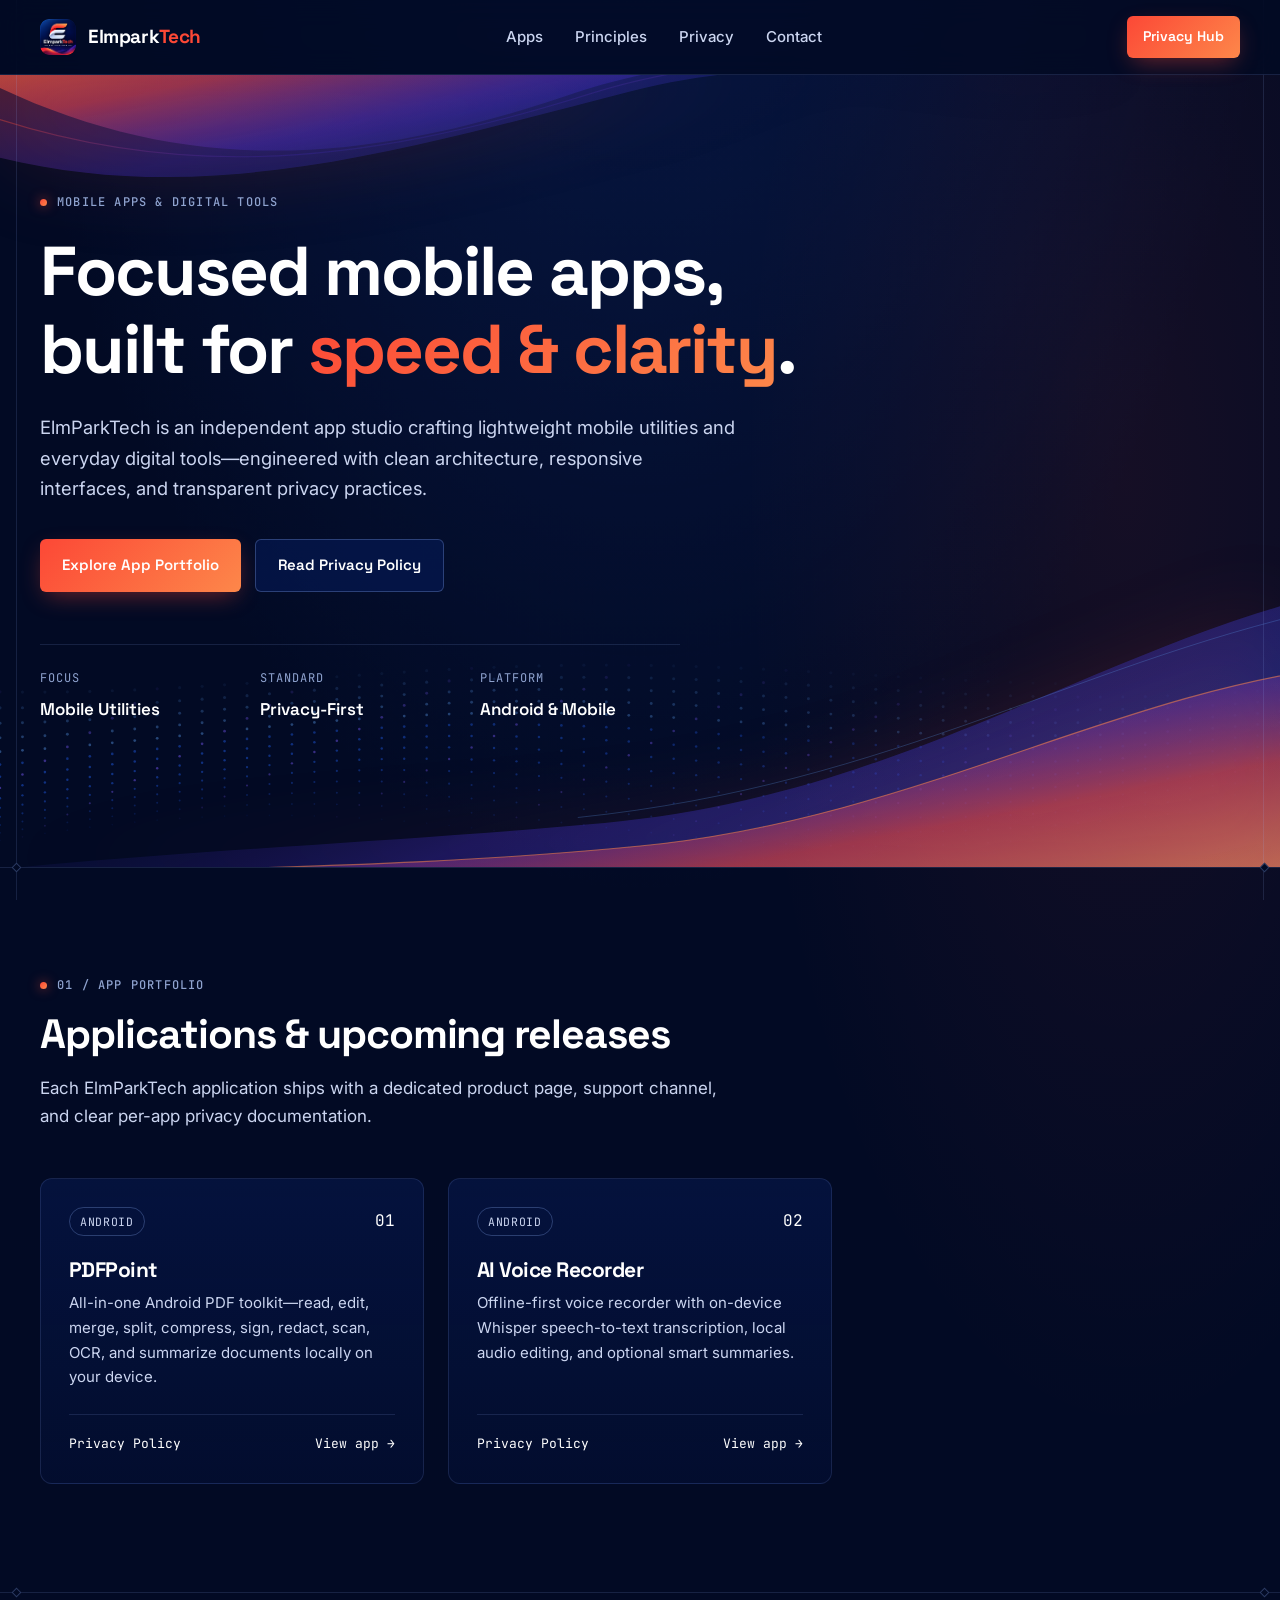
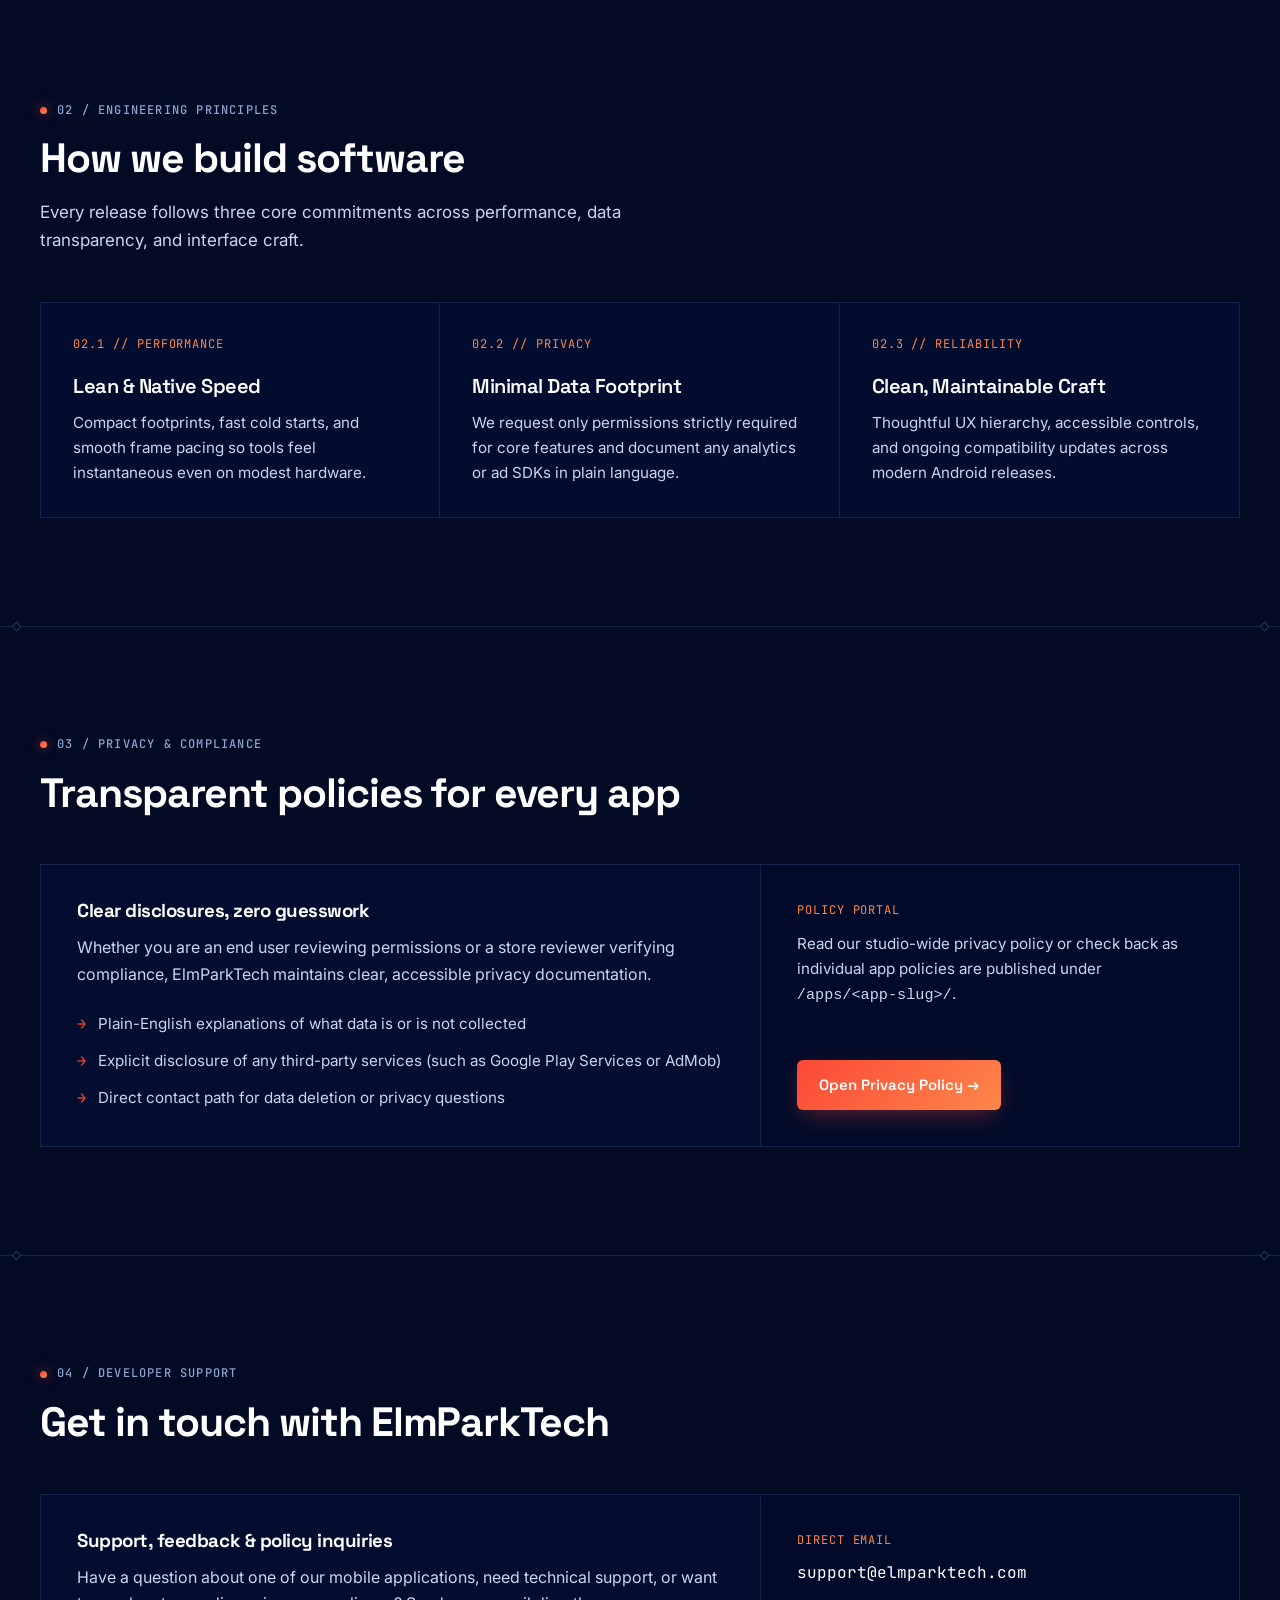
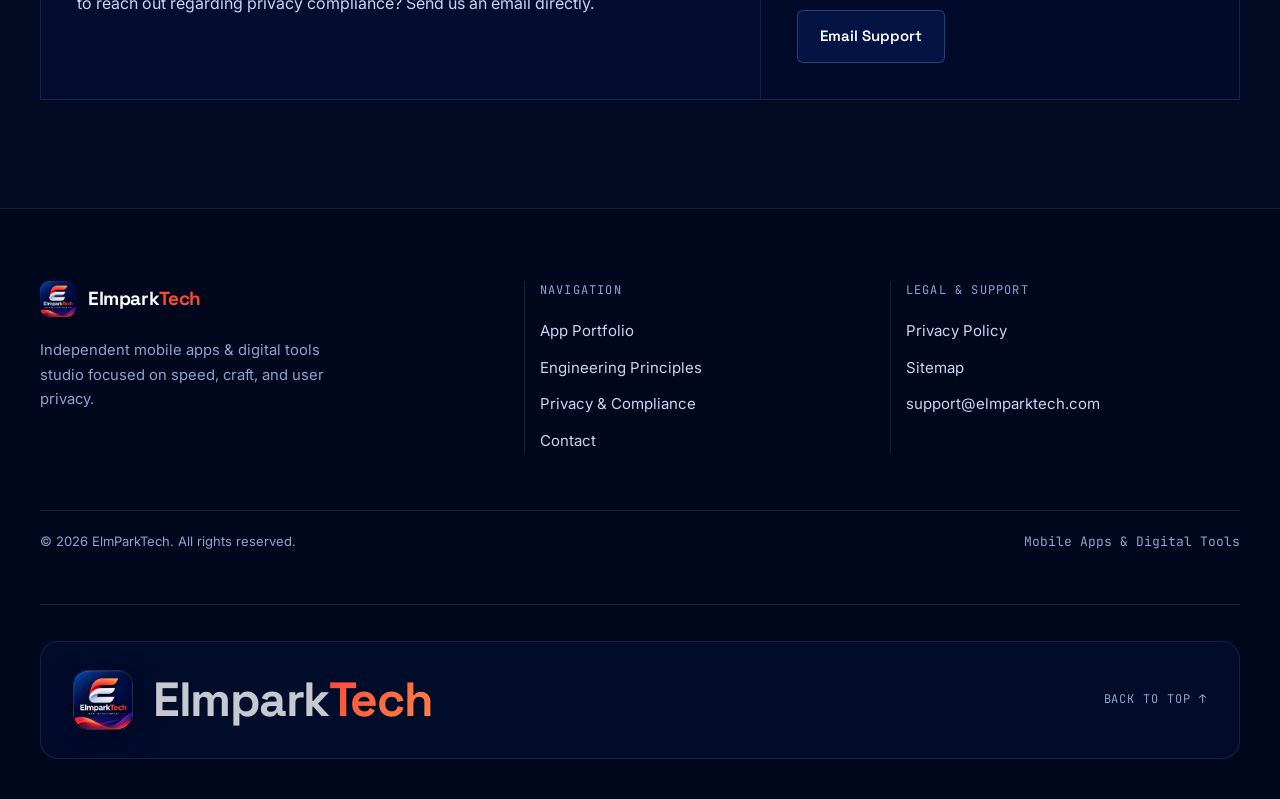
==== commit 1b8b2a0f: "feat: add AI Voice Recorder app page, privacy policy, and portfolio entry" ====
--- a/index.html
+++ b/index.html
@@ -229,6 +229,23 @@
                 <a class="app-card-link" href="/apps/offlinepdfeditor/">View app →</a>
               </div>
             </article>
+
+            <article class="app-card">
+              <div>
+                <div class="app-card-top">
+                  <span class="app-badge">Android</span>
+                  <span class="footer-meta-mono" aria-hidden="true">02</span>
+                </div>
+                <h3>AI Voice Recorder</h3>
+                <p>
+                  Offline-first voice recorder with on-device Whisper speech-to-text transcription, local audio editing, and optional smart summaries.
+                </p>
+              </div>
+              <div class="app-card-footer">
+                <a class="app-card-link" href="/apps/ai-voice-recorder/privacy-policy.html">Privacy Policy</a>
+                <a class="app-card-link" href="/apps/ai-voice-recorder/">View app →</a>
+              </div>
+            </article>
           </div>
         </div>
       </section>
